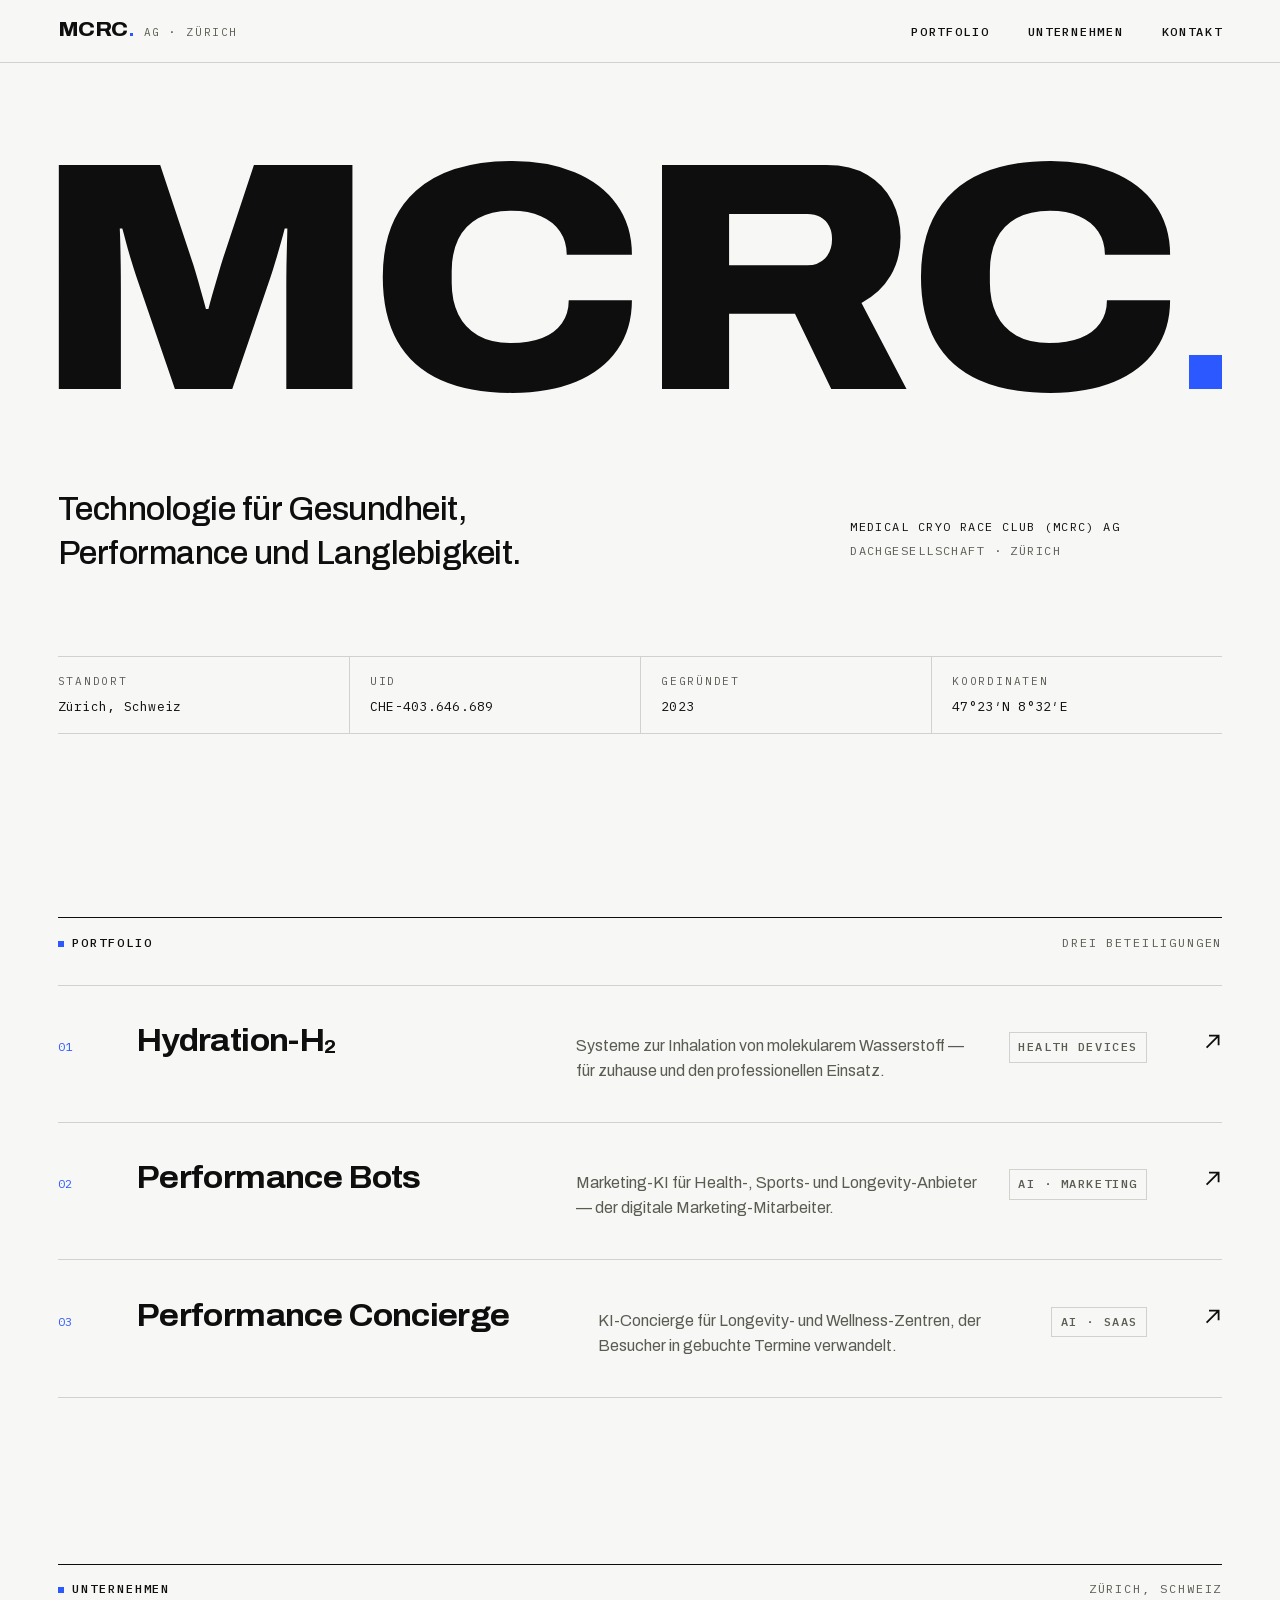
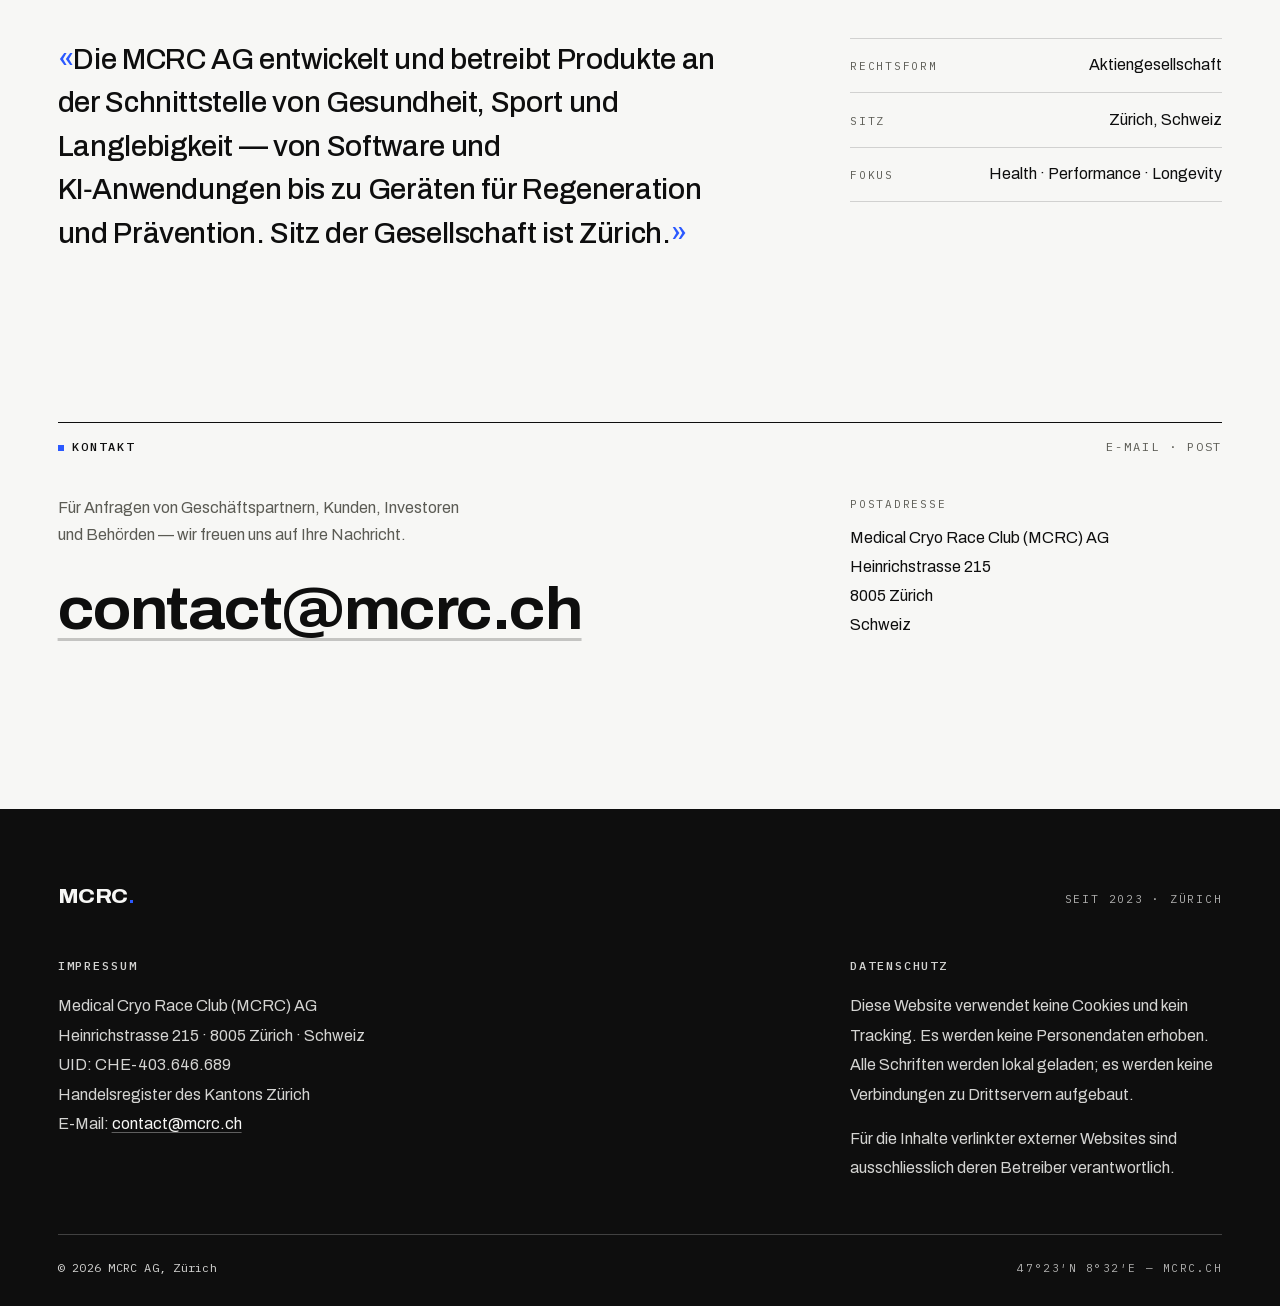
==== index.html @ 416ddca2 "Corporate-Website der MCRC AG — minimalistischer One-Pager Swiss International Typographic Style: mo" ====
<!DOCTYPE html>
<html lang="de-CH">
<head>
  <meta charset="utf-8">
  <meta name="viewport" content="width=device-width, initial-scale=1">
  <meta name="color-scheme" content="light">
  <meta name="theme-color" content="#F7F7F5">

  <title>MCRC AG — Zürich</title>
  <meta name="description" content="Die MCRC AG mit Sitz in Zürich entwickelt und betreibt Produkte an der Schnittstelle von Gesundheit, Sport und Langlebigkeit — Hydration-H2, Performance Bots und Performance Concierge.">
  <link rel="canonical" href="https://mcrc.ch/">

  <meta property="og:type" content="website">
  <meta property="og:site_name" content="MCRC AG">
  <meta property="og:title" content="MCRC AG — Zürich">
  <meta property="og:description" content="Technologie für Gesundheit, Performance und Langlebigkeit. Die MCRC AG ist die Dachgesellschaft hinter Hydration-H2, Performance Bots und Performance Concierge.">
  <meta property="og:url" content="https://mcrc.ch/">
  <meta property="og:locale" content="de_CH">

  <link rel="icon" type="image/svg+xml" href="data:image/svg+xml,%3Csvg xmlns='http://www.w3.org/2000/svg' viewBox='0 0 64 64'%3E%3Crect width='64' height='64' fill='%230E0E0E'/%3E%3Cpolygon points='8,48 8,16 17,16 28,33 39,16 48,16 48,48 40,48 40,29 31,43 25,43 16,29 16,48' fill='%23F7F7F5'/%3E%3Crect x='52' y='48' width='8' height='8' fill='%232B59FF'/%3E%3C/svg%3E">

  <link rel="preload" href="assets/fonts/archivo-var-latin.woff2" as="font" type="font/woff2" crossorigin>
  <link rel="preload" href="assets/fonts/ibmplexmono-400-latin.woff2" as="font" type="font/woff2" crossorigin>

  <script>
  /* Reveal-Gate + Failsafe im selben Block: wenn dieses Skript läuft, ist die
     Ent-Blendung nach spätestens 2.5s garantiert — Inhalt kann nie unsichtbar bleiben. */
  document.documentElement.classList.add('js');
  setTimeout(function () {
    document.documentElement.classList.add('loaded');
    var els = document.querySelectorAll('[data-animate]');
    for (var i = 0; i < els.length; i++) { els[i].classList.add('in'); }
  }, 2500);
  </script>

  <style>
    /* ================================================================
       MCRC AG — mcrc.ch
       Swiss International Typographic Style · kalt temperiert
       Schriften lokal (assets/fonts), kein CDN, kein Tracking.
       ================================================================ */

    @font-face {
      font-family: "Archivo";
      src: url("assets/fonts/archivo-var-latin.woff2") format("woff2");
      font-weight: 100 900;
      font-stretch: 62% 125%;
      font-style: normal;
      font-display: swap;
    }
    @font-face {
      font-family: "IBM Plex Mono";
      src: url("assets/fonts/ibmplexmono-400-latin.woff2") format("woff2");
      font-weight: 400;
      font-style: normal;
      font-display: swap;
    }
    @font-face {
      font-family: "IBM Plex Mono";
      src: url("assets/fonts/ibmplexmono-500-latin.woff2") format("woff2");
      font-weight: 500;
      font-style: normal;
      font-display: swap;
    }

    :root {
      --paper: #F7F7F5;
      --ink: #0E0E0E;
      --blue: #2B59FF;
      --blue-light: #8AA2FF;
      --wash: rgba(43, 89, 255, 0.055);
      --muted: #5B5B54;
      --hair: rgba(14, 14, 14, 0.16);
      --hair-inv: rgba(247, 247, 245, 0.22);
      --text-inv: rgba(247, 247, 245, 0.85);
      --muted-inv: rgba(247, 247, 245, 0.7);
      --label-inv: rgba(247, 247, 245, 0.85);
      --sans: "Archivo", "Helvetica Neue", Helvetica, Arial, sans-serif;
      --mono: "IBM Plex Mono", ui-monospace, "SF Mono", Menlo, monospace;
      --gutter: clamp(1.25rem, 4.5vw, 4rem);
      --grid-gap: 1.5rem;
      --maxw: 1400px;
      --ease: cubic-bezier(0.19, 1, 0.22, 1);

      /* Typografische Leiter — Mono 11/12/13, Sans 16/17 + fluide Display-Stufen */
      --fs-mono-s: 0.6875rem;   /* 11px */
      --fs-mono-m: 0.75rem;     /* 12px */
      --fs-mono-l: 0.8125rem;   /* 13px */
      --fs-body-s: 1rem;        /* 16px */
      --fs-body: 1.0625rem;     /* 17px */
      --fs-title: 1.25rem;      /* 20px */
      color-scheme: light;
    }

    *, *::before, *::after { box-sizing: border-box; }

    html {
      overflow-x: clip;
    }
    @media (prefers-reduced-motion: no-preference) {
      html { scroll-behavior: smooth; }
    }

    body {
      margin: 0;
      background: var(--paper);
      color: var(--ink);
      font-family: var(--sans);
      font-size: var(--fs-body);
      line-height: 1.65;
      font-weight: 400;
      -webkit-font-smoothing: antialiased;
      text-rendering: optimizeLegibility;
      overflow-x: clip;
    }

    ::selection { background: var(--blue); color: #FFFFFF; }

    a:focus-visible {
      outline: 2px solid var(--blue);
      outline-offset: 3px;
      border-radius: 1px;
    }

    .container {
      max-width: var(--maxw);
      margin-inline: auto;
      padding-inline: var(--gutter);
    }

    /* Ein Raster, überall: 12 Spalten, ein Gap — Registerhaltung */
    .grid12 {
      display: grid;
      grid-template-columns: repeat(12, 1fr);
      gap: var(--grid-gap);
    }

    .visually-hidden {
      position: absolute;
      width: 1px; height: 1px;
      margin: -1px; padding: 0;
      overflow: hidden;
      clip: rect(0 0 0 0);
      white-space: nowrap;
      border: 0;
    }

    /* Blaues Quadrat — wiederkehrendes Zeichen */
    .sq {
      display: inline-block;
      width: 0.14em;
      height: 0.14em;
      background: var(--blue);
      margin-left: 0.09em;
    }

    /* ============ Header ============ */

    .site-header {
      position: sticky;
      top: 0;
      z-index: 40;
      background: var(--paper);
      border-bottom: 1px solid var(--hair);
    }
    .site-header .container {
      display: flex;
      align-items: baseline;
      justify-content: space-between;
      gap: 1rem;
      padding-block: 1.05rem;
    }
    .brand {
      display: flex;
      align-items: baseline;
      gap: 0.7rem;
      text-decoration: none;
      color: inherit;
      white-space: nowrap;
    }
    .brand-mark {
      font-weight: 800;
      font-stretch: 112%;
      letter-spacing: -0.02em;
      font-size: 1.25rem;
      line-height: 1;
    }
    .brand-tag {
      font-family: var(--mono);
      font-size: var(--fs-mono-s);
      letter-spacing: 0.14em;
      text-transform: uppercase;
      color: var(--muted);
    }
    .site-nav ul {
      display: flex;
      gap: clamp(1.2rem, 3vw, 2.6rem);
      list-style: none;
      margin: 0;
      padding: 0;
    }
    .site-nav a {
      font-family: var(--mono);
      font-size: var(--fs-mono-m);
      font-weight: 500;
      letter-spacing: 0.14em;
      text-transform: uppercase;
      text-decoration: none;
      color: var(--ink);
      transition: color 0.15s ease;
    }
    .site-nav a:hover { color: var(--blue); }

    /* ============ Hero ============ */

    .hero {
      padding-top: clamp(3.5rem, 9vh, 7rem);
      container-type: inline-size;
    }

    .wordmark {
      margin: 0;
      /* Optischer Ausgleich: linke Vorbreite des Archivo-«M» (~0.0746em) */
      margin-left: -0.0746em;
      font-size: clamp(4.4rem, 21.5vw, 21rem);
      line-height: 0.84;
      font-weight: 830;
      font-stretch: 114%;
      letter-spacing: -0.035em;
      white-space: nowrap;
      overflow: hidden;
      display: block;
    }
    /* Deterministisch auf Satzbreite: Schriftgrad aus der Containerbreite.
       Kalibriert: Tinte «MCRC» + Quadrat = 3.5732em → 100cqw/3.5732 = 27.98cqw. */
    @supports (font-size: 1cqw) {
      .wordmark { font-size: 27.98cqw; }
    }
    .wordmark .wl { display: inline-block; }
    .wm-sq {
      width: 0.105em;
      height: 0.105em;
      background: var(--blue);
      margin-left: 0.045em;
    }

    .hero-cols {
      align-items: end;
      margin-top: clamp(2.4rem, 5.5vw, 4.5rem);
    }
    .hero-sub {
      grid-column: 1 / 8;
      margin: 0;
      font-size: clamp(1.25rem, 2.6vw, 2.375rem);
      line-height: 1.32;
      font-weight: 500;
      letter-spacing: -0.015em;
      max-width: 24ch;
      text-wrap: balance;
    }
    .hero-legal {
      grid-column: 9 / 13;
      font-family: var(--mono);
      font-size: var(--fs-mono-m);
      letter-spacing: 0.12em;
      text-transform: uppercase;
      line-height: 2.05;
    }
    .hero-legal .l2 { color: var(--muted); }

    .hero-meta {
      margin-top: clamp(2.8rem, 6.5vw, 5rem);
      border-top: 1px solid var(--hair);
      border-bottom: 1px solid var(--hair);
      display: grid;
      grid-template-columns: repeat(4, 1fr);
    }
    .hero-meta > div {
      padding: 0.95rem 1.25rem 1rem 0;
    }
    .hero-meta > div + div {
      border-left: 1px solid var(--hair);
      padding-left: 1.25rem;
    }
    .meta-label {
      display: block;
      font-family: var(--mono);
      font-size: var(--fs-mono-s);
      letter-spacing: 0.16em;
      text-transform: uppercase;
      color: var(--muted);
      margin-bottom: 0.35rem;
    }
    .meta-value {
      margin: 0;
      font-family: var(--mono);
      font-size: var(--fs-mono-l);
      letter-spacing: 0.02em;
      white-space: nowrap;
    }

    /* ============ Sektionen, Kicker ============ */

    .section {
      margin-top: clamp(5.5rem, 13vw, 10.5rem);
      scroll-margin-top: 5.2rem;
    }
    .kicker {
      border-top: 1px solid var(--ink);
      padding-top: 0.9rem;
      display: flex;
      justify-content: space-between;
      align-items: baseline;
      gap: 1rem;
    }
    .kicker h2 {
      margin: 0;
      font-family: var(--mono);
      font-size: var(--fs-mono-m);
      font-weight: 500;
      letter-spacing: 0.16em;
      text-transform: uppercase;
    }
    .kicker h2::before {
      content: "";
      display: inline-block;
      width: 0.52em;
      height: 0.52em;
      background: var(--blue);
      margin-right: 0.7em;
    }
    .kicker-note {
      font-family: var(--mono);
      font-size: var(--fs-mono-m);
      letter-spacing: 0.16em;
      text-transform: uppercase;
      color: var(--muted);
      text-align: right;
    }

    /* ============ Portfolio-Index ============ */

    .index {
      list-style: none;
      margin: 2rem 0 0;
      padding: 0;
      border-top: 1px solid var(--hair);
      border-bottom: 1px solid var(--hair);
    }
    .index li + li { border-top: 1px solid var(--hair); }

    .row {
      display: grid;
      grid-template-columns: 3.4rem minmax(0, 1.02fr) minmax(0, 1fr) auto 3.2rem;
      grid-template-areas: "no name desc tag arrow";
      gap: var(--grid-gap);
      align-items: baseline;
      padding-block: clamp(1.6rem, 3.2vw, 2.4rem);
      /* Luft für Fokusring und Hover-Fläche, ohne das Raster zu verschieben */
      padding-inline: 1rem;
      margin-inline: -1rem;
      text-decoration: none;
      color: inherit;
      transition: background-color 0.16s ease;
    }
    .row-no {
      grid-area: no;
      font-family: var(--mono);
      font-size: var(--fs-mono-m);
      color: var(--blue);
      letter-spacing: 0.06em;
    }
    .row-name {
      grid-area: name;
      margin: 0;
      font-size: clamp(1.5rem, 2.5vw, 2.375rem);
      font-weight: 700;
      font-stretch: 106%;
      letter-spacing: -0.02em;
      line-height: 1.04;
      transition: color 0.16s ease;
    }
    .row-name sub {
      font-size: 0.6em;
      line-height: 0;
      vertical-align: baseline;
      position: relative;
      bottom: -0.09em;
      letter-spacing: 0;
    }
    .row-desc {
      grid-area: desc;
      font-size: var(--fs-body-s);
      line-height: 1.55;
      color: var(--muted);
      max-width: 46ch;
    }
    .row-tag {
      grid-area: tag;
      justify-self: end;
      font-family: var(--mono);
      font-size: var(--fs-mono-m);
      font-weight: 500;
      letter-spacing: 0.13em;
      text-transform: uppercase;
      border: 1px solid var(--hair);
      padding: 0.35em 0.7em 0.4em;
      white-space: nowrap;
      color: var(--muted);
      transition: border-color 0.16s ease, color 0.16s ease;
    }
    .row-arrow {
      grid-area: arrow;
      justify-self: end;
      align-self: baseline;
      color: var(--ink);
      transition: transform 0.16s ease, color 0.16s ease;
    }
    .row-arrow svg { display: block; width: clamp(1rem, 1.5vw, 1.3rem); height: auto; }

    .row:hover, .row:focus-visible { background: var(--wash); }
    .row:hover .row-name, .row:focus-visible .row-name { color: var(--blue); }
    .row:hover .row-arrow, .row:focus-visible .row-arrow { transform: translate(4px, -4px); color: var(--blue); }
    .row:hover .row-tag, .row:focus-visible .row-tag { border-color: rgba(43, 89, 255, 0.55); color: var(--blue); }
    .row:focus-visible { outline: 2px solid var(--blue); outline-offset: -2px; }

    /* ============ Unternehmen ============ */

    .about-grid {
      margin-top: 2.4rem;
      align-items: start;
    }
    .statement {
      grid-column: 1 / 8;
      margin: 0;
      font-size: clamp(1.25rem, 2.35vw, 1.8125rem);
      line-height: 1.5;
      font-weight: 500;
      letter-spacing: -0.012em;
    }
    .statement .q { color: var(--blue); }
    .facts {
      grid-column: 9 / 13;
      margin: 0;
    }
    .facts > div {
      display: flex;
      justify-content: space-between;
      align-items: baseline;
      gap: 1rem;
      padding-block: 0.85rem;
      border-bottom: 1px solid var(--hair);
    }
    .facts > div:first-child { border-top: 1px solid var(--hair); }
    .facts dt {
      font-family: var(--mono);
      font-size: var(--fs-mono-s);
      letter-spacing: 0.16em;
      text-transform: uppercase;
      color: var(--muted);
    }
    .facts dd {
      margin: 0;
      font-size: var(--fs-body-s);
      text-align: right;
      max-width: 65%;
    }

    /* ============ Kontakt ============ */

    .contact-grid {
      margin-top: 2.4rem;
      align-items: start;
    }
    .contact-main { grid-column: 1 / 8; }
    .contact-lead {
      margin: 0 0 1.8rem;
      color: var(--muted);
      font-size: var(--fs-body-s);
      max-width: 46ch;
    }
    .email {
      display: inline-block;
      font-size: clamp(1.75rem, 4.6vw, 3.6875rem);
      font-weight: 700;
      font-stretch: 108%;
      letter-spacing: -0.025em;
      line-height: 1.12;
      color: var(--ink);
      text-decoration: underline;
      text-decoration-thickness: 0.045em;
      text-underline-offset: 0.16em;
      text-decoration-color: rgba(14, 14, 14, 0.22);
      overflow-wrap: anywhere;
      transition: color 0.16s ease, text-decoration-color 0.16s ease;
    }
    .email:hover {
      color: var(--blue);
      text-decoration-color: var(--blue);
    }
    .contact-side { grid-column: 9 / 13; }
    .side-label {
      display: block;
      font-family: var(--mono);
      font-size: var(--fs-mono-s);
      letter-spacing: 0.16em;
      text-transform: uppercase;
      color: var(--muted);
      margin-bottom: 0.7rem;
    }
    .contact-side address {
      font-style: normal;
      font-size: var(--fs-body-s);
      line-height: 1.8;
    }

    /* ============ Footer / Impressum ============ */

    .site-footer {
      margin-top: clamp(5.5rem, 13vw, 10.5rem);
      background: var(--ink);
      color: var(--text-inv);
    }
    .site-footer .container {
      padding-block: clamp(3rem, 7vw, 4.8rem) 1.8rem;
    }
    .foot-top {
      display: flex;
      justify-content: space-between;
      align-items: baseline;
      gap: 1rem;
      flex-wrap: wrap;
    }
    .foot-brand {
      font-weight: 800;
      font-stretch: 112%;
      letter-spacing: -0.02em;
      font-size: var(--fs-title);
      line-height: 1;
      color: var(--paper);
    }
    .foot-note {
      font-family: var(--mono);
      font-size: var(--fs-mono-s);
      letter-spacing: 0.16em;
      text-transform: uppercase;
      color: var(--muted-inv);
    }
    .foot-cols {
      margin-top: 3rem;
    }
    .foot-imp { grid-column: 1 / 7; }
    .foot-ds { grid-column: 9 / 13; }
    .foot-cols h3 {
      margin: 0 0 0.95rem;
      font-family: var(--mono);
      font-size: var(--fs-mono-m);
      font-weight: 500;
      letter-spacing: 0.16em;
      text-transform: uppercase;
      color: var(--label-inv);
    }
    .foot-cols p {
      margin: 0;
      font-size: var(--fs-body-s);
      line-height: 1.85;
    }
    .foot-cols p + p { margin-top: 0.9rem; }
    .site-footer a {
      color: var(--paper);
      text-decoration: underline;
      text-underline-offset: 3px;
      text-decoration-color: rgba(247, 247, 245, 0.35);
      transition: color 0.15s ease, text-decoration-color 0.15s ease;
    }
    .site-footer a:hover {
      color: var(--blue-light);
      text-decoration-color: var(--blue-light);
    }
    .site-footer a:focus-visible { outline-color: var(--blue-light); }
    .foot-bottom {
      margin-top: 3.2rem;
      border-top: 1px solid var(--hair-inv);
      padding-top: 1.4rem;
      display: flex;
      justify-content: space-between;
      align-items: baseline;
      gap: 1rem;
      flex-wrap: wrap;
    }
    .foot-copy {
      font-family: var(--mono);
      font-size: var(--fs-mono-m);
      letter-spacing: 0.02em;
      color: var(--text-inv);
    }
    .foot-coords {
      font-family: var(--mono);
      font-size: var(--fs-mono-s);
      letter-spacing: 0.14em;
      text-transform: uppercase;
      color: var(--muted-inv);
    }

    /* ============ Animationen ============ */

    html.js [data-animate] {
      opacity: 0;
      transform: translateY(18px);
      transition: opacity 0.7s var(--ease), transform 0.7s var(--ease);
      transition-delay: var(--d, 0ms);
    }
    html.js [data-animate].in {
      opacity: 1;
      transform: none;
    }
    html.js .wordmark .wl {
      transform: translateY(130%);
      transition: transform 0.95s var(--ease);
      transition-delay: calc(90ms + var(--i, 0) * 60ms);
    }
    html.js .wordmark .wm-sq {
      transform: scale(0);
      transform-origin: 50% 100%;
      transition: transform 0.5s var(--ease);
      transition-delay: calc(140ms + var(--i, 0) * 60ms);
    }
    html.js.loaded .wordmark .wl { transform: none; }

    @media (prefers-reduced-motion: reduce) {
      html.js [data-animate] {
        opacity: 1;
        transform: none;
        transition: none;
      }
      html.js .wordmark .wl {
        transform: none;
        transition: none;
      }
    }

    /* ============ Responsive ============ */

    @media (max-width: 960px) {
      .hero-cols { grid-template-columns: 1fr; gap: 2rem; }
      .about-grid, .contact-grid, .foot-cols { grid-template-columns: 1fr; }
      .hero-sub, .hero-legal, .statement, .facts,
      .contact-main, .contact-side, .foot-imp, .foot-ds { grid-column: auto; }
      .facts { margin-top: 1.4rem; }
      .contact-side { margin-top: 0.6rem; }
      .foot-cols { gap: 2.4rem; }
    }

    @media (max-width: 880px) {
      .row {
        grid-template-columns: auto 1fr auto;
        grid-template-areas:
          "no tag arrow"
          "name name name"
          "desc desc desc";
        gap: 0.95rem 1rem;
        align-items: center;
      }
      .row-name { font-size: clamp(1.5rem, 6vw, 2.375rem); }
      .row-desc { max-width: none; }
      .row-tag { justify-self: end; }
      .row-arrow { align-self: center; }
    }

    @media (max-width: 720px) {
      .hero-meta { grid-template-columns: 1fr 1fr; }
      .hero-meta > div { padding: 0.85rem 1rem 0.9rem 0; }
      .hero-meta > div + div { border-left: 0; padding-left: 0; }
      .hero-meta > div:nth-child(even) { border-left: 1px solid var(--hair); padding-left: 1rem; }
      .hero-meta > div:nth-child(n+3) { border-top: 1px solid var(--hair); }
      .meta-value { font-size: var(--fs-mono-m); }
    }

    @media (max-width: 560px) {
      .nav-mid { display: none; }
      .brand-tag .hide-xs { display: none; }
    }
  </style>
</head>

<body>

  <header class="site-header">
    <div class="container">
      <a class="brand" href="#top" aria-label="MCRC AG — zum Seitenanfang">
        <span class="brand-mark">MCRC<span class="sq" aria-hidden="true"></span></span>
        <span class="brand-tag">AG<span class="hide-xs"> · Zürich</span></span>
      </a>
      <nav class="site-nav" aria-label="Hauptnavigation">
        <ul>
          <li><a href="#portfolio">Portfolio</a></li>
          <li class="nav-mid"><a href="#unternehmen">Unternehmen</a></li>
          <li><a href="#kontakt">Kontakt</a></li>
        </ul>
      </nav>
    </div>
  </header>

  <main id="top">

    <!-- ============ Hero ============ -->
    <section class="hero container" aria-label="MCRC AG">
      <h1 class="wordmark" aria-label="MCRC AG">
        <span class="wl" style="--i:0" aria-hidden="true">M</span><span class="wl" style="--i:1" aria-hidden="true">C</span><span class="wl" style="--i:2" aria-hidden="true">R</span><span class="wl" style="--i:3" aria-hidden="true">C</span><span class="wl wm-sq" style="--i:4" aria-hidden="true"></span>
      </h1>

      <div class="hero-cols grid12">
        <p class="hero-sub" data-animate style="--d:340ms">Technologie für Gesundheit, Performance und Langlebigkeit.</p>
        <p class="hero-legal" data-animate style="--d:430ms">
          <span class="l1">Medical Cryo Race Club (MCRC) AG</span><br>
          <span class="l2">Dachgesellschaft · Zürich</span>
        </p>
      </div>

      <dl class="hero-meta" data-animate style="--d:520ms">
        <div>
          <dt class="meta-label">Standort</dt>
          <dd class="meta-value">Zürich, Schweiz</dd>
        </div>
        <div>
          <dt class="meta-label">UID</dt>
          <dd class="meta-value">CHE-403.646.689</dd>
        </div>
        <div>
          <dt class="meta-label">Gegründet</dt>
          <dd class="meta-value">2023</dd>
        </div>
        <div>
          <dt class="meta-label">Koordinaten</dt>
          <dd class="meta-value">47°23′N 8°32′E</dd>
        </div>
      </dl>
    </section>

    <!-- ============ Portfolio ============ -->
    <section class="section container" id="portfolio">
      <div class="kicker" data-animate>
        <h2>Portfolio</h2>
        <span class="kicker-note">Drei Beteiligungen</span>
      </div>

      <ul class="index">
        <li data-animate style="--d:80ms">
          <a class="row" href="https://hydration-h2.com/de/" target="_blank" rel="noopener">
            <span class="row-no" aria-hidden="true">01</span>
            <h3 class="row-name">Hydration-H<sub>2</sub></h3>
            <span class="row-desc">Systeme zur Inhalation von molekularem Wasserstoff — für zuhause und den professionellen Einsatz.</span>
            <span class="row-tag">Health Devices</span>
            <span class="row-arrow" aria-hidden="true">
              <svg viewBox="0 0 16 16" fill="none" xmlns="http://www.w3.org/2000/svg"><path d="M3 13 13 3M5 3h8v8" stroke="currentColor" stroke-width="1.5"/></svg>
            </span>
            <span class="visually-hidden">— externer Link, öffnet in neuem Tab</span>
          </a>
        </li>
        <li data-animate style="--d:160ms">
          <a class="row" href="https://performance-bots.com/de" target="_blank" rel="noopener">
            <span class="row-no" aria-hidden="true">02</span>
            <h3 class="row-name">Performance Bots</h3>
            <span class="row-desc">Marketing-KI für Health-, Sports- und Longevity-Anbieter — der digitale Marketing-Mitarbeiter.</span>
            <span class="row-tag">AI · Marketing</span>
            <span class="row-arrow" aria-hidden="true">
              <svg viewBox="0 0 16 16" fill="none" xmlns="http://www.w3.org/2000/svg"><path d="M3 13 13 3M5 3h8v8" stroke="currentColor" stroke-width="1.5"/></svg>
            </span>
            <span class="visually-hidden">— externer Link, öffnet in neuem Tab</span>
          </a>
        </li>
        <li data-animate style="--d:240ms">
          <a class="row" href="https://www.performance-concierge.com" target="_blank" rel="noopener">
            <span class="row-no" aria-hidden="true">03</span>
            <h3 class="row-name">Performance Concierge</h3>
            <span class="row-desc">KI-Concierge für Longevity- und Wellness-Zentren, der Besucher in gebuchte Termine verwandelt.</span>
            <span class="row-tag">AI · SaaS</span>
            <span class="row-arrow" aria-hidden="true">
              <svg viewBox="0 0 16 16" fill="none" xmlns="http://www.w3.org/2000/svg"><path d="M3 13 13 3M5 3h8v8" stroke="currentColor" stroke-width="1.5"/></svg>
            </span>
            <span class="visually-hidden">— externer Link, öffnet in neuem Tab</span>
          </a>
        </li>
      </ul>
    </section>

    <!-- ============ Unternehmen ============ -->
    <section class="section container" id="unternehmen">
      <div class="kicker" data-animate>
        <h2>Unternehmen</h2>
        <span class="kicker-note">Zürich, Schweiz</span>
      </div>

      <div class="about-grid grid12">
        <p class="statement" data-animate style="--d:100ms"><span class="q">«</span>Die MCRC AG entwickelt und betreibt Produkte an der Schnittstelle von Gesundheit, Sport und Langlebigkeit — von Software und KI&#8209;Anwendungen bis zu Geräten für Regeneration und Prävention. Sitz der Gesellschaft ist Zürich.<span class="q">»</span></p>

        <dl class="facts" data-animate style="--d:200ms">
          <div>
            <dt>Rechtsform</dt>
            <dd>Aktiengesellschaft</dd>
          </div>
          <div>
            <dt>Sitz</dt>
            <dd>Zürich, Schweiz</dd>
          </div>
          <div>
            <dt>Fokus</dt>
            <dd>Health · Performance · Longevity</dd>
          </div>
        </dl>
      </div>
    </section>

    <!-- ============ Kontakt ============ -->
    <section class="section container" id="kontakt">
      <div class="kicker" data-animate>
        <h2>Kontakt</h2>
        <span class="kicker-note">E-Mail · Post</span>
      </div>

      <div class="contact-grid grid12">
        <div class="contact-main" data-animate style="--d:100ms">
          <p class="contact-lead">Für Anfragen von Geschäftspartnern, Kunden, Investoren und Behörden — wir freuen uns auf Ihre Nachricht.</p>
          <a class="email" href="mailto:contact@mcrc.ch">contact@mcrc.ch</a>
        </div>
        <div class="contact-side" data-animate style="--d:200ms">
          <span class="side-label">Postadresse</span>
          <address>
            Medical Cryo Race Club (MCRC) AG<br>
            Heinrichstrasse 215<br>
            8005 Zürich<br>
            Schweiz
          </address>
        </div>
      </div>
    </section>

  </main>

  <!-- ============ Footer / Impressum ============ -->
  <footer class="site-footer" id="impressum">
    <div class="container">
      <div class="foot-top">
        <span class="foot-brand">MCRC<span class="sq" aria-hidden="true"></span></span>
        <span class="foot-note">Seit 2023 · Zürich</span>
      </div>

      <div class="foot-cols grid12">
        <div class="foot-imp">
          <h3>Impressum</h3>
          <p>
            Medical Cryo Race Club (MCRC) AG<br>
            Heinrichstrasse 215 · 8005 Zürich · Schweiz<br>
            UID: CHE-403.646.689<br>
            Handelsregister des Kantons Zürich<br>
            E-Mail: <a href="mailto:contact@mcrc.ch">contact@mcrc.ch</a>
          </p>
        </div>
        <div class="foot-ds">
          <h3>Datenschutz</h3>
          <p>Diese Website verwendet keine Cookies und kein Tracking. Es werden keine Personendaten erhoben. Alle Schriften werden lokal geladen; es werden keine Verbindungen zu Drittservern aufgebaut.</p>
          <p>Für die Inhalte verlinkter externer Websites sind ausschliesslich deren Betreiber verantwortlich.</p>
        </div>
      </div>

      <div class="foot-bottom">
        <span class="foot-copy">© <span id="year">2026</span> MCRC AG, Zürich</span>
        <span class="foot-coords">47°23′N 8°32′E — mcrc.ch</span>
      </div>
    </div>
  </footer>

  <script type="application/ld+json">
  {
    "@context": "https://schema.org",
    "@type": "Organization",
    "name": "MCRC AG",
    "legalName": "Medical Cryo Race Club (MCRC) AG",
    "url": "https://mcrc.ch/",
    "email": "contact@mcrc.ch",
    "foundingDate": "2023",
    "address": {
      "@type": "PostalAddress",
      "streetAddress": "Heinrichstrasse 215",
      "postalCode": "8005",
      "addressLocality": "Zürich",
      "addressCountry": "CH"
    },
    "identifier": {
      "@type": "PropertyValue",
      "propertyID": "UID",
      "value": "CHE-403.646.689"
    }
  }
  </script>

  <script>
  (function () {
    try {
      var reduce = window.matchMedia("(prefers-reduced-motion: reduce)").matches;
      var els = [].slice.call(document.querySelectorAll("[data-animate]"));

      function start() { document.documentElement.classList.add("loaded"); }

      if (document.fonts && document.fonts.ready) {
        Promise.race([
          document.fonts.ready,
          new Promise(function (r) { setTimeout(r, 600); })
        ]).then(function () { requestAnimationFrame(start); }, start);
      } else {
        requestAnimationFrame(start);
      }

      if (reduce) {
        els.forEach(function (el) { el.classList.add("in"); });
      } else {
        var pending = els.slice();
        var ticking = false;

        var sweep = function () {
          ticking = false;
          var limit = window.innerHeight * 0.94;
          pending = pending.filter(function (el) {
            var r = el.getBoundingClientRect();
            if (r.top < limit || r.bottom < 0) {
              el.classList.add("in");
              return false;
            }
            return true;
          });
          if (!pending.length) {
            window.removeEventListener("scroll", onScroll);
            window.removeEventListener("resize", onScroll);
          }
        };
        var onScroll = function () {
          if (!ticking) { ticking = true; requestAnimationFrame(sweep); }
        };

        window.addEventListener("scroll", onScroll, { passive: true });
        window.addEventListener("resize", onScroll);
        sweep();
      }

      var y = document.getElementById("year");
      if (y) { y.textContent = String(new Date().getFullYear()); }
    } catch (err) {
      /* Harter Rückfall: Gate entfernen — Seite statisch, aber vollständig sichtbar. */
      document.documentElement.classList.remove("js");
    }
  })();
  </script>

</body>
</html>
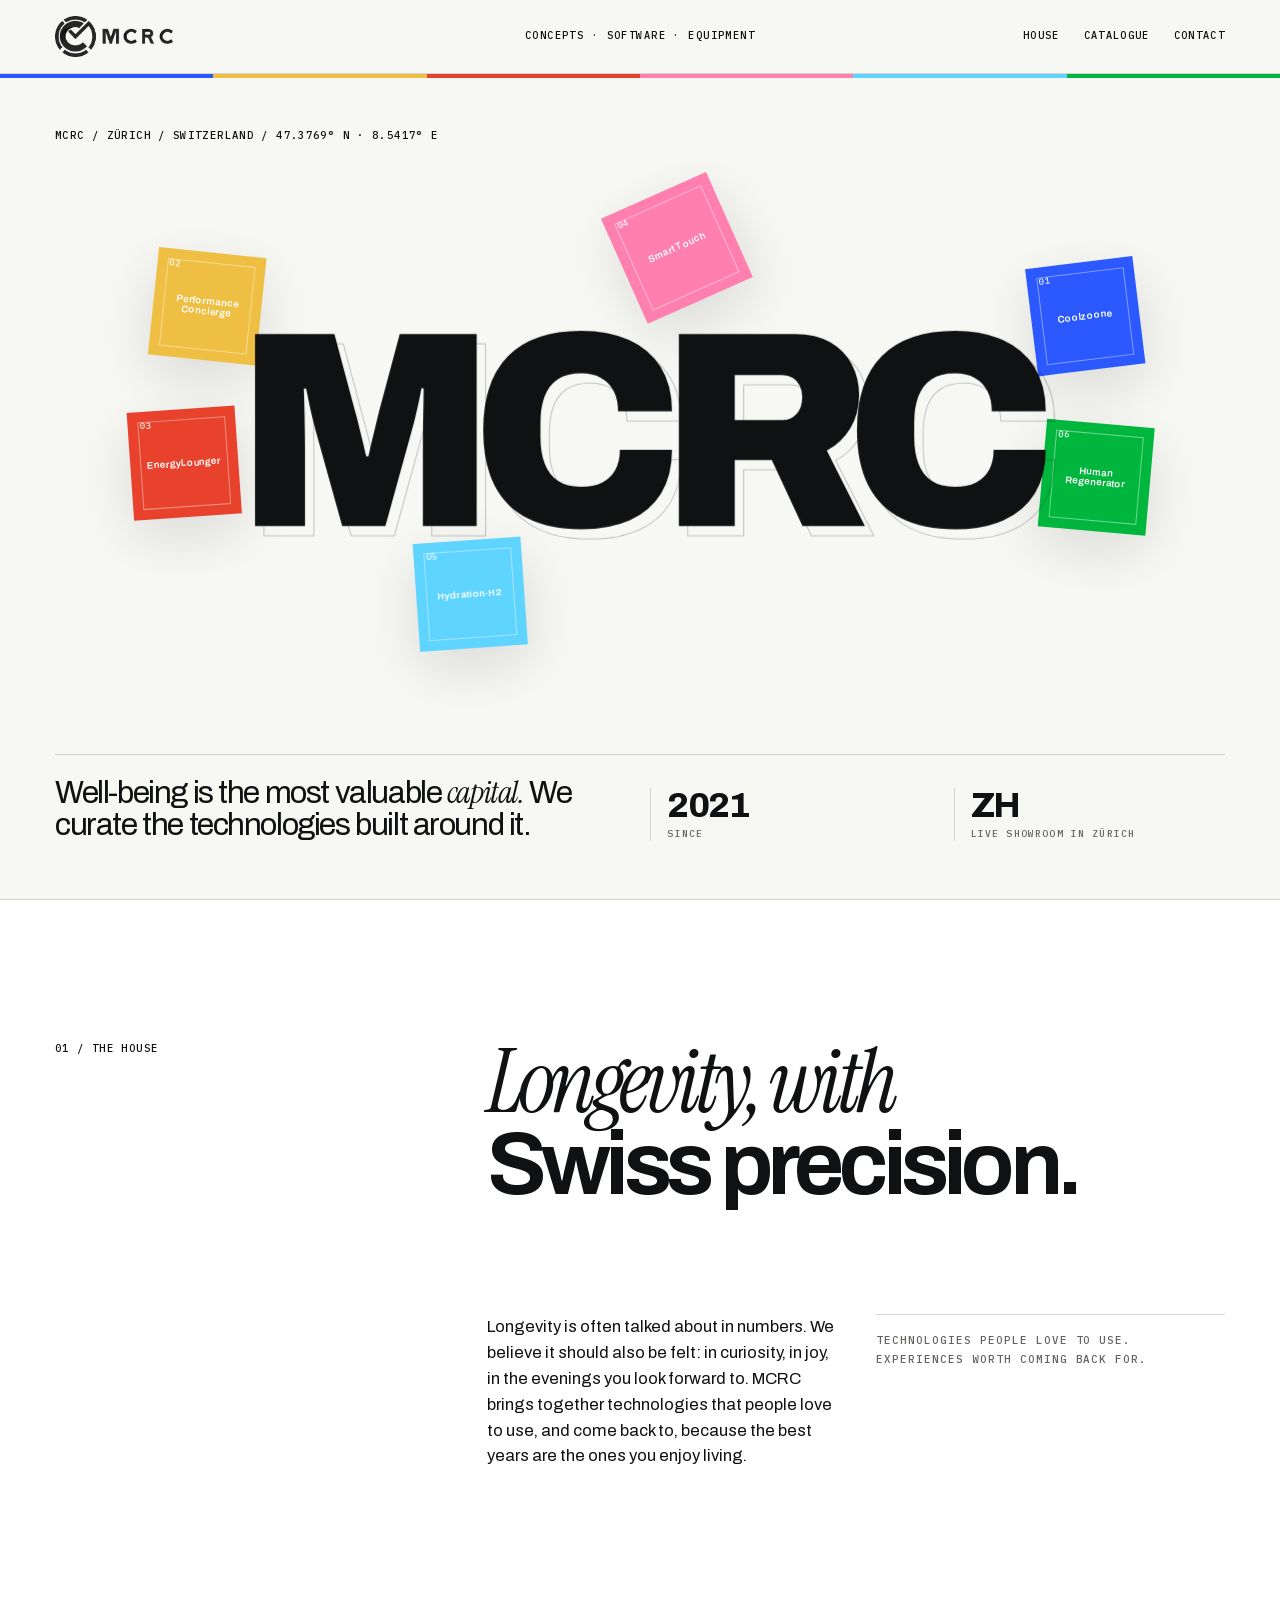
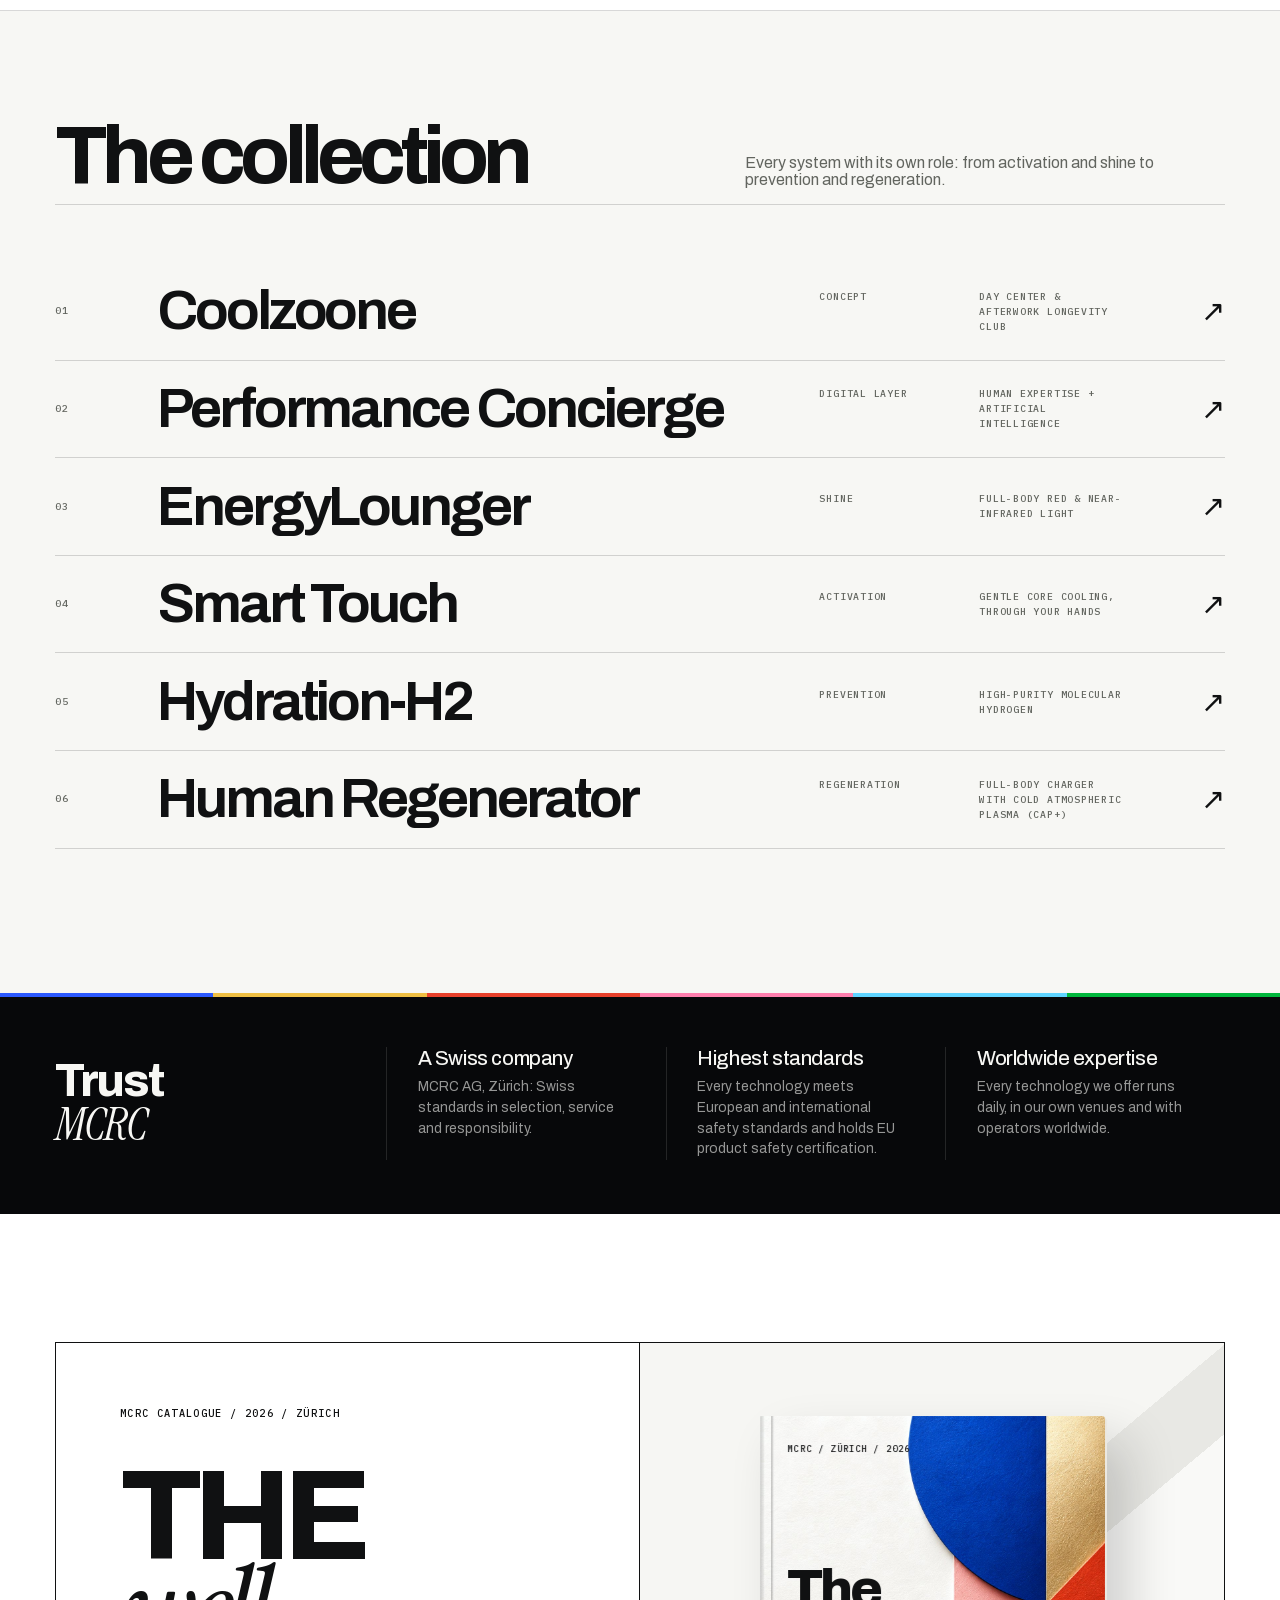
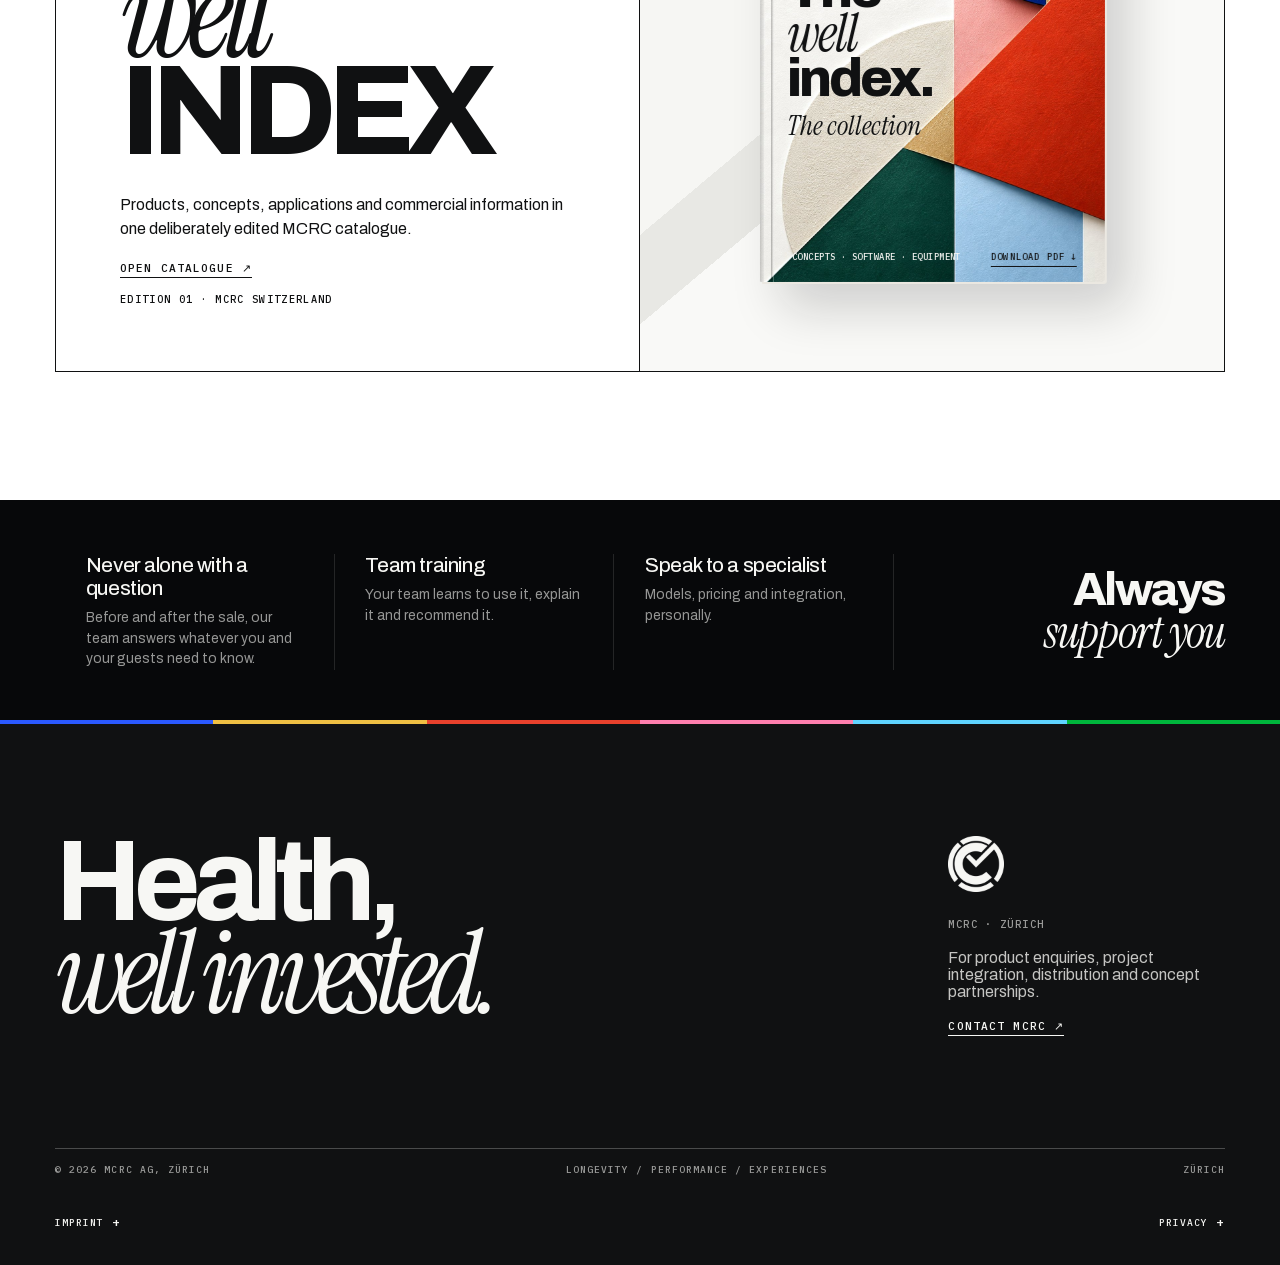
==== commit 2dd99099: "Neue Website des Kunden: 8 Seiten, Katalog, 6 Produktlinien (Original-Lieferung) Ersetzt den bisheri" ====
--- a/index.html
+++ b/index.html
@@ -1,955 +1,359 @@
-<!DOCTYPE html>
-<html lang="de-CH">
+<!doctype html>
+<html lang="en">
 <head>
-  <meta charset="utf-8">
-  <meta name="viewport" content="width=device-width, initial-scale=1">
-  <meta name="color-scheme" content="light">
-  <meta name="theme-color" content="#F7F7F5">
-
-  <title>MCRC AG — Zürich</title>
-  <meta name="description" content="Die MCRC AG mit Sitz in Zürich entwickelt und betreibt Produkte an der Schnittstelle von Gesundheit, Sport und Langlebigkeit — Hydration-H2, Performance Bots und Performance Concierge.">
-  <link rel="canonical" href="https://mcrc.ch/">
-
-  <meta property="og:type" content="website">
-  <meta property="og:site_name" content="MCRC AG">
-  <meta property="og:title" content="MCRC AG — Zürich">
-  <meta property="og:description" content="Technologie für Gesundheit, Performance und Langlebigkeit. Die MCRC AG ist die Dachgesellschaft hinter Hydration-H2, Performance Bots und Performance Concierge.">
-  <meta property="og:url" content="https://mcrc.ch/">
-  <meta property="og:locale" content="de_CH">
-
-  <link rel="icon" type="image/svg+xml" href="data:image/svg+xml,%3Csvg xmlns='http://www.w3.org/2000/svg' viewBox='0 0 64 64'%3E%3Crect width='64' height='64' fill='%230E0E0E'/%3E%3Cpolygon points='8,48 8,16 17,16 28,33 39,16 48,16 48,48 40,48 40,29 31,43 25,43 16,29 16,48' fill='%23F7F7F5'/%3E%3Crect x='52' y='48' width='8' height='8' fill='%232B59FF'/%3E%3C/svg%3E">
-
-  <link rel="preload" href="assets/fonts/archivo-var-latin.woff2" as="font" type="font/woff2" crossorigin>
-  <link rel="preload" href="assets/fonts/ibmplexmono-400-latin.woff2" as="font" type="font/woff2" crossorigin>
-
-  <script>
-  /* Reveal-Gate + Failsafe im selben Block: wenn dieses Skript läuft, ist die
-     Ent-Blendung nach spätestens 2.5s garantiert — Inhalt kann nie unsichtbar bleiben. */
-  document.documentElement.classList.add('js');
-  setTimeout(function () {
-    document.documentElement.classList.add('loaded');
-    var els = document.querySelectorAll('[data-animate]');
-    for (var i = 0; i < els.length; i++) { els[i].classList.add('in'); }
-  }, 2500);
-  </script>
-
-  <style>
-    /* ================================================================
-       MCRC AG — mcrc.ch
-       Swiss International Typographic Style · kalt temperiert
-       Schriften lokal (assets/fonts), kein CDN, kein Tracking.
-       ================================================================ */
-
-    @font-face {
-      font-family: "Archivo";
-      src: url("assets/fonts/archivo-var-latin.woff2") format("woff2");
-      font-weight: 100 900;
-      font-stretch: 62% 125%;
-      font-style: normal;
-      font-display: swap;
-    }
-    @font-face {
-      font-family: "IBM Plex Mono";
-      src: url("assets/fonts/ibmplexmono-400-latin.woff2") format("woff2");
-      font-weight: 400;
-      font-style: normal;
-      font-display: swap;
-    }
-    @font-face {
-      font-family: "IBM Plex Mono";
-      src: url("assets/fonts/ibmplexmono-500-latin.woff2") format("woff2");
-      font-weight: 500;
-      font-style: normal;
-      font-display: swap;
-    }
-
-    :root {
-      --paper: #F7F7F5;
-      --ink: #0E0E0E;
-      --blue: #2B59FF;
-      --blue-light: #8AA2FF;
-      --wash: rgba(43, 89, 255, 0.055);
-      --muted: #5B5B54;
-      --hair: rgba(14, 14, 14, 0.16);
-      --hair-inv: rgba(247, 247, 245, 0.22);
-      --text-inv: rgba(247, 247, 245, 0.85);
-      --muted-inv: rgba(247, 247, 245, 0.7);
-      --label-inv: rgba(247, 247, 245, 0.85);
-      --sans: "Archivo", "Helvetica Neue", Helvetica, Arial, sans-serif;
-      --mono: "IBM Plex Mono", ui-monospace, "SF Mono", Menlo, monospace;
-      --gutter: clamp(1.25rem, 4.5vw, 4rem);
-      --grid-gap: 1.5rem;
-      --maxw: 1400px;
-      --ease: cubic-bezier(0.19, 1, 0.22, 1);
-
-      /* Typografische Leiter — Mono 11/12/13, Sans 16/17 + fluide Display-Stufen */
-      --fs-mono-s: 0.6875rem;   /* 11px */
-      --fs-mono-m: 0.75rem;     /* 12px */
-      --fs-mono-l: 0.8125rem;   /* 13px */
-      --fs-body-s: 1rem;        /* 16px */
-      --fs-body: 1.0625rem;     /* 17px */
-      --fs-title: 1.25rem;      /* 20px */
-      color-scheme: light;
-    }
-
-    *, *::before, *::after { box-sizing: border-box; }
-
-    html {
-      overflow-x: clip;
-    }
-    @media (prefers-reduced-motion: no-preference) {
-      html { scroll-behavior: smooth; }
-    }
-
-    body {
-      margin: 0;
-      background: var(--paper);
-      color: var(--ink);
-      font-family: var(--sans);
-      font-size: var(--fs-body);
-      line-height: 1.65;
-      font-weight: 400;
-      -webkit-font-smoothing: antialiased;
-      text-rendering: optimizeLegibility;
-      overflow-x: clip;
-    }
-
-    ::selection { background: var(--blue); color: #FFFFFF; }
-
-    a:focus-visible {
-      outline: 2px solid var(--blue);
-      outline-offset: 3px;
-      border-radius: 1px;
-    }
-
-    .container {
-      max-width: var(--maxw);
-      margin-inline: auto;
-      padding-inline: var(--gutter);
-    }
-
-    /* Ein Raster, überall: 12 Spalten, ein Gap — Registerhaltung */
-    .grid12 {
-      display: grid;
-      grid-template-columns: repeat(12, 1fr);
-      gap: var(--grid-gap);
-    }
-
-    .visually-hidden {
-      position: absolute;
-      width: 1px; height: 1px;
-      margin: -1px; padding: 0;
-      overflow: hidden;
-      clip: rect(0 0 0 0);
-      white-space: nowrap;
-      border: 0;
-    }
-
-    /* Blaues Quadrat — wiederkehrendes Zeichen */
-    .sq {
-      display: inline-block;
-      width: 0.14em;
-      height: 0.14em;
-      background: var(--blue);
-      margin-left: 0.09em;
-    }
-
-    /* ============ Header ============ */
-
-    .site-header {
-      position: sticky;
-      top: 0;
-      z-index: 40;
-      background: var(--paper);
-      border-bottom: 1px solid var(--hair);
-    }
-    .site-header .container {
-      display: flex;
-      align-items: baseline;
-      justify-content: space-between;
-      gap: 1rem;
-      padding-block: 1.05rem;
-    }
-    .brand {
-      display: flex;
-      align-items: baseline;
-      gap: 0.7rem;
-      text-decoration: none;
-      color: inherit;
-      white-space: nowrap;
-    }
-    .brand-mark {
-      font-weight: 800;
-      font-stretch: 112%;
-      letter-spacing: -0.02em;
-      font-size: 1.25rem;
-      line-height: 1;
-    }
-    .brand-tag {
-      font-family: var(--mono);
-      font-size: var(--fs-mono-s);
-      letter-spacing: 0.14em;
-      text-transform: uppercase;
-      color: var(--muted);
-    }
-    .site-nav ul {
-      display: flex;
-      gap: clamp(1.2rem, 3vw, 2.6rem);
-      list-style: none;
-      margin: 0;
-      padding: 0;
-    }
-    .site-nav a {
-      font-family: var(--mono);
-      font-size: var(--fs-mono-m);
-      font-weight: 500;
-      letter-spacing: 0.14em;
-      text-transform: uppercase;
-      text-decoration: none;
-      color: var(--ink);
-      transition: color 0.15s ease;
-    }
-    .site-nav a:hover { color: var(--blue); }
-
-    /* ============ Hero ============ */
-
-    .hero {
-      padding-top: clamp(3.5rem, 9vh, 7rem);
-      container-type: inline-size;
-    }
-
-    .wordmark {
-      margin: 0;
-      /* Optischer Ausgleich: linke Vorbreite des Archivo-«M» (~0.0746em) */
-      margin-left: -0.0746em;
-      font-size: clamp(4.4rem, 21.5vw, 21rem);
-      line-height: 0.84;
-      font-weight: 830;
-      font-stretch: 114%;
-      letter-spacing: -0.035em;
-      white-space: nowrap;
-      overflow: hidden;
-      display: block;
-    }
-    /* Deterministisch auf Satzbreite: Schriftgrad aus der Containerbreite.
-       Kalibriert: Tinte «MCRC» + Quadrat = 3.5732em → 100cqw/3.5732 = 27.98cqw. */
-    @supports (font-size: 1cqw) {
-      .wordmark { font-size: 27.98cqw; }
-    }
-    .wordmark .wl { display: inline-block; }
-    .wm-sq {
-      width: 0.105em;
-      height: 0.105em;
-      background: var(--blue);
-      margin-left: 0.045em;
-    }
-
-    .hero-cols {
-      align-items: end;
-      margin-top: clamp(2.4rem, 5.5vw, 4.5rem);
-    }
-    .hero-sub {
-      grid-column: 1 / 8;
-      margin: 0;
-      font-size: clamp(1.25rem, 2.6vw, 2.375rem);
-      line-height: 1.32;
-      font-weight: 500;
-      letter-spacing: -0.015em;
-      max-width: 24ch;
-      text-wrap: balance;
-    }
-    .hero-legal {
-      grid-column: 9 / 13;
-      font-family: var(--mono);
-      font-size: var(--fs-mono-m);
-      letter-spacing: 0.12em;
-      text-transform: uppercase;
-      line-height: 2.05;
-    }
-    .hero-legal .l2 { color: var(--muted); }
-
-    .hero-meta {
-      margin-top: clamp(2.8rem, 6.5vw, 5rem);
-      border-top: 1px solid var(--hair);
-      border-bottom: 1px solid var(--hair);
-      display: grid;
-      grid-template-columns: repeat(4, 1fr);
-    }
-    .hero-meta > div {
-      padding: 0.95rem 1.25rem 1rem 0;
-    }
-    .hero-meta > div + div {
-      border-left: 1px solid var(--hair);
-      padding-left: 1.25rem;
-    }
-    .meta-label {
-      display: block;
-      font-family: var(--mono);
-      font-size: var(--fs-mono-s);
-      letter-spacing: 0.16em;
-      text-transform: uppercase;
-      color: var(--muted);
-      margin-bottom: 0.35rem;
-    }
-    .meta-value {
-      margin: 0;
-      font-family: var(--mono);
-      font-size: var(--fs-mono-l);
-      letter-spacing: 0.02em;
-      white-space: nowrap;
-    }
-
-    /* ============ Sektionen, Kicker ============ */
-
-    .section {
-      margin-top: clamp(5.5rem, 13vw, 10.5rem);
-      scroll-margin-top: 5.2rem;
-    }
-    .kicker {
-      border-top: 1px solid var(--ink);
-      padding-top: 0.9rem;
-      display: flex;
-      justify-content: space-between;
-      align-items: baseline;
-      gap: 1rem;
-    }
-    .kicker h2 {
-      margin: 0;
-      font-family: var(--mono);
-      font-size: var(--fs-mono-m);
-      font-weight: 500;
-      letter-spacing: 0.16em;
-      text-transform: uppercase;
-    }
-    .kicker h2::before {
-      content: "";
-      display: inline-block;
-      width: 0.52em;
-      height: 0.52em;
-      background: var(--blue);
-      margin-right: 0.7em;
-    }
-    .kicker-note {
-      font-family: var(--mono);
-      font-size: var(--fs-mono-m);
-      letter-spacing: 0.16em;
-      text-transform: uppercase;
-      color: var(--muted);
-      text-align: right;
-    }
-
-    /* ============ Portfolio-Index ============ */
-
-    .index {
-      list-style: none;
-      margin: 2rem 0 0;
-      padding: 0;
-      border-top: 1px solid var(--hair);
-      border-bottom: 1px solid var(--hair);
-    }
-    .index li + li { border-top: 1px solid var(--hair); }
-
-    .row {
-      display: grid;
-      grid-template-columns: 3.4rem minmax(0, 1.02fr) minmax(0, 1fr) auto 3.2rem;
-      grid-template-areas: "no name desc tag arrow";
-      gap: var(--grid-gap);
-      align-items: baseline;
-      padding-block: clamp(1.6rem, 3.2vw, 2.4rem);
-      /* Luft für Fokusring und Hover-Fläche, ohne das Raster zu verschieben */
-      padding-inline: 1rem;
-      margin-inline: -1rem;
-      text-decoration: none;
-      color: inherit;
-      transition: background-color 0.16s ease;
-    }
-    .row-no {
-      grid-area: no;
-      font-family: var(--mono);
-      font-size: var(--fs-mono-m);
-      color: var(--blue);
-      letter-spacing: 0.06em;
-    }
-    .row-name {
-      grid-area: name;
-      margin: 0;
-      font-size: clamp(1.5rem, 2.5vw, 2.375rem);
-      font-weight: 700;
-      font-stretch: 106%;
-      letter-spacing: -0.02em;
-      line-height: 1.04;
-      transition: color 0.16s ease;
-    }
-    .row-name sub {
-      font-size: 0.6em;
-      line-height: 0;
-      vertical-align: baseline;
-      position: relative;
-      bottom: -0.09em;
-      letter-spacing: 0;
-    }
-    .row-desc {
-      grid-area: desc;
-      font-size: var(--fs-body-s);
-      line-height: 1.55;
-      color: var(--muted);
-      max-width: 46ch;
-    }
-    .row-tag {
-      grid-area: tag;
-      justify-self: end;
-      font-family: var(--mono);
-      font-size: var(--fs-mono-m);
-      font-weight: 500;
-      letter-spacing: 0.13em;
-      text-transform: uppercase;
-      border: 1px solid var(--hair);
-      padding: 0.35em 0.7em 0.4em;
-      white-space: nowrap;
-      color: var(--muted);
-      transition: border-color 0.16s ease, color 0.16s ease;
-    }
-    .row-arrow {
-      grid-area: arrow;
-      justify-self: end;
-      align-self: baseline;
-      color: var(--ink);
-      transition: transform 0.16s ease, color 0.16s ease;
-    }
-    .row-arrow svg { display: block; width: clamp(1rem, 1.5vw, 1.3rem); height: auto; }
-
-    .row:hover, .row:focus-visible { background: var(--wash); }
-    .row:hover .row-name, .row:focus-visible .row-name { color: var(--blue); }
-    .row:hover .row-arrow, .row:focus-visible .row-arrow { transform: translate(4px, -4px); color: var(--blue); }
-    .row:hover .row-tag, .row:focus-visible .row-tag { border-color: rgba(43, 89, 255, 0.55); color: var(--blue); }
-    .row:focus-visible { outline: 2px solid var(--blue); outline-offset: -2px; }
-
-    /* ============ Unternehmen ============ */
-
-    .about-grid {
-      margin-top: 2.4rem;
-      align-items: start;
-    }
-    .statement {
-      grid-column: 1 / 8;
-      margin: 0;
-      font-size: clamp(1.25rem, 2.35vw, 1.8125rem);
-      line-height: 1.5;
-      font-weight: 500;
-      letter-spacing: -0.012em;
-    }
-    .statement .q { color: var(--blue); }
-    .facts {
-      grid-column: 9 / 13;
-      margin: 0;
-    }
-    .facts > div {
-      display: flex;
-      justify-content: space-between;
-      align-items: baseline;
-      gap: 1rem;
-      padding-block: 0.85rem;
-      border-bottom: 1px solid var(--hair);
-    }
-    .facts > div:first-child { border-top: 1px solid var(--hair); }
-    .facts dt {
-      font-family: var(--mono);
-      font-size: var(--fs-mono-s);
-      letter-spacing: 0.16em;
-      text-transform: uppercase;
-      color: var(--muted);
-    }
-    .facts dd {
-      margin: 0;
-      font-size: var(--fs-body-s);
-      text-align: right;
-      max-width: 65%;
-    }
-
-    /* ============ Kontakt ============ */
-
-    .contact-grid {
-      margin-top: 2.4rem;
-      align-items: start;
-    }
-    .contact-main { grid-column: 1 / 8; }
-    .contact-lead {
-      margin: 0 0 1.8rem;
-      color: var(--muted);
-      font-size: var(--fs-body-s);
-      max-width: 46ch;
-    }
-    .email {
-      display: inline-block;
-      font-size: clamp(1.75rem, 4.6vw, 3.6875rem);
-      font-weight: 700;
-      font-stretch: 108%;
-      letter-spacing: -0.025em;
-      line-height: 1.12;
-      color: var(--ink);
-      text-decoration: underline;
-      text-decoration-thickness: 0.045em;
-      text-underline-offset: 0.16em;
-      text-decoration-color: rgba(14, 14, 14, 0.22);
-      overflow-wrap: anywhere;
-      transition: color 0.16s ease, text-decoration-color 0.16s ease;
-    }
-    .email:hover {
-      color: var(--blue);
-      text-decoration-color: var(--blue);
-    }
-    .contact-side { grid-column: 9 / 13; }
-    .side-label {
-      display: block;
-      font-family: var(--mono);
-      font-size: var(--fs-mono-s);
-      letter-spacing: 0.16em;
-      text-transform: uppercase;
-      color: var(--muted);
-      margin-bottom: 0.7rem;
-    }
-    .contact-side address {
-      font-style: normal;
-      font-size: var(--fs-body-s);
-      line-height: 1.8;
-    }
-
-    /* ============ Footer / Impressum ============ */
-
-    .site-footer {
-      margin-top: clamp(5.5rem, 13vw, 10.5rem);
-      background: var(--ink);
-      color: var(--text-inv);
-    }
-    .site-footer .container {
-      padding-block: clamp(3rem, 7vw, 4.8rem) 1.8rem;
-    }
-    .foot-top {
-      display: flex;
-      justify-content: space-between;
-      align-items: baseline;
-      gap: 1rem;
-      flex-wrap: wrap;
-    }
-    .foot-brand {
-      font-weight: 800;
-      font-stretch: 112%;
-      letter-spacing: -0.02em;
-      font-size: var(--fs-title);
-      line-height: 1;
-      color: var(--paper);
-    }
-    .foot-note {
-      font-family: var(--mono);
-      font-size: var(--fs-mono-s);
-      letter-spacing: 0.16em;
-      text-transform: uppercase;
-      color: var(--muted-inv);
-    }
-    .foot-cols {
-      margin-top: 3rem;
-    }
-    .foot-imp { grid-column: 1 / 7; }
-    .foot-ds { grid-column: 9 / 13; }
-    .foot-cols h3 {
-      margin: 0 0 0.95rem;
-      font-family: var(--mono);
-      font-size: var(--fs-mono-m);
-      font-weight: 500;
-      letter-spacing: 0.16em;
-      text-transform: uppercase;
-      color: var(--label-inv);
-    }
-    .foot-cols p {
-      margin: 0;
-      font-size: var(--fs-body-s);
-      line-height: 1.85;
-    }
-    .foot-cols p + p { margin-top: 0.9rem; }
-    .site-footer a {
-      color: var(--paper);
-      text-decoration: underline;
-      text-underline-offset: 3px;
-      text-decoration-color: rgba(247, 247, 245, 0.35);
-      transition: color 0.15s ease, text-decoration-color 0.15s ease;
-    }
-    .site-footer a:hover {
-      color: var(--blue-light);
-      text-decoration-color: var(--blue-light);
-    }
-    .site-footer a:focus-visible { outline-color: var(--blue-light); }
-    .foot-bottom {
-      margin-top: 3.2rem;
-      border-top: 1px solid var(--hair-inv);
-      padding-top: 1.4rem;
-      display: flex;
-      justify-content: space-between;
-      align-items: baseline;
-      gap: 1rem;
-      flex-wrap: wrap;
-    }
-    .foot-copy {
-      font-family: var(--mono);
-      font-size: var(--fs-mono-m);
-      letter-spacing: 0.02em;
-      color: var(--text-inv);
-    }
-    .foot-coords {
-      font-family: var(--mono);
-      font-size: var(--fs-mono-s);
-      letter-spacing: 0.14em;
-      text-transform: uppercase;
-      color: var(--muted-inv);
-    }
-
-    /* ============ Animationen ============ */
-
-    html.js [data-animate] {
-      opacity: 0;
-      transform: translateY(18px);
-      transition: opacity 0.7s var(--ease), transform 0.7s var(--ease);
-      transition-delay: var(--d, 0ms);
-    }
-    html.js [data-animate].in {
-      opacity: 1;
-      transform: none;
-    }
-    html.js .wordmark .wl {
-      transform: translateY(130%);
-      transition: transform 0.95s var(--ease);
-      transition-delay: calc(90ms + var(--i, 0) * 60ms);
-    }
-    html.js .wordmark .wm-sq {
-      transform: scale(0);
-      transform-origin: 50% 100%;
-      transition: transform 0.5s var(--ease);
-      transition-delay: calc(140ms + var(--i, 0) * 60ms);
-    }
-    html.js.loaded .wordmark .wl { transform: none; }
-
-    @media (prefers-reduced-motion: reduce) {
-      html.js [data-animate] {
-        opacity: 1;
-        transform: none;
-        transition: none;
-      }
-      html.js .wordmark .wl {
-        transform: none;
-        transition: none;
-      }
-    }
-
-    /* ============ Responsive ============ */
-
-    @media (max-width: 960px) {
-      .hero-cols { grid-template-columns: 1fr; gap: 2rem; }
-      .about-grid, .contact-grid, .foot-cols { grid-template-columns: 1fr; }
-      .hero-sub, .hero-legal, .statement, .facts,
-      .contact-main, .contact-side, .foot-imp, .foot-ds { grid-column: auto; }
-      .facts { margin-top: 1.4rem; }
-      .contact-side { margin-top: 0.6rem; }
-      .foot-cols { gap: 2.4rem; }
-    }
-
-    @media (max-width: 880px) {
-      .row {
-        grid-template-columns: auto 1fr auto;
-        grid-template-areas:
-          "no tag arrow"
-          "name name name"
-          "desc desc desc";
-        gap: 0.95rem 1rem;
-        align-items: center;
-      }
-      .row-name { font-size: clamp(1.5rem, 6vw, 2.375rem); }
-      .row-desc { max-width: none; }
-      .row-tag { justify-self: end; }
-      .row-arrow { align-self: center; }
-    }
-
-    @media (max-width: 720px) {
-      .hero-meta { grid-template-columns: 1fr 1fr; }
-      .hero-meta > div { padding: 0.85rem 1rem 0.9rem 0; }
-      .hero-meta > div + div { border-left: 0; padding-left: 0; }
-      .hero-meta > div:nth-child(even) { border-left: 1px solid var(--hair); padding-left: 1rem; }
-      .hero-meta > div:nth-child(n+3) { border-top: 1px solid var(--hair); }
-      .meta-value { font-size: var(--fs-mono-m); }
-    }
-
-    @media (max-width: 560px) {
-      .nav-mid { display: none; }
-      .brand-tag .hide-xs { display: none; }
-    }
-  </style>
-</head>
-
+<meta charset="utf-8" />
+<meta name="viewport" content="width=device-width,initial-scale=1" />
+<title>MCRC Zürich | Longevity Technology &amp; Wellness Concepts</title><meta name="description" content="MCRC AG, Zürich: a curated collection of longevity technologies and concepts, from Coolzoone to Performance Concierge, chosen to be loved and used every day.">
+
+
+
+<style>
+/* latin-ext */
+@font-face {
+  font-family: 'Archivo';
+  font-style: normal;
+  font-weight: 100 900;
+  font-stretch: 75% 125%;
+  font-display: swap;
+  src: url(assets/fonts/archivo-normal-100-900-latin-ext.woff2) format('woff2');
+  unicode-range: U+0100-02BA, U+02BD-02C5, U+02C7-02CC, U+02CE-02D7, U+02DD-02FF, U+0304, U+0308, U+0329, U+1D00-1DBF, U+1E00-1E9F, U+1EF2-1EFF, U+2020, U+20A0-20AB, U+20AD-20C4, U+2113, U+2C60-2C7F, U+A720-A7FF;
+}
+/* latin */
+@font-face {
+  font-family: 'Archivo';
+  font-style: normal;
+  font-weight: 100 900;
+  font-stretch: 75% 125%;
+  font-display: swap;
+  src: url(assets/fonts/archivo-normal-100-900-latin.woff2) format('woff2');
+  unicode-range: U+0000-00FF, U+0131, U+0152-0153, U+02BB-02BC, U+02C6, U+02DA, U+02DC, U+0304, U+0308, U+0329, U+2000-206F, U+20AC, U+2122, U+2191, U+2193, U+2212, U+2215, U+FEFF, U+FFFD;
+}
+/* latin-ext */
+@font-face {
+  font-family: 'IBM Plex Mono';
+  font-style: normal;
+  font-weight: 400;
+  font-display: swap;
+  src: url(assets/fonts/ibm-plex-mono-normal-400-latin-ext.woff2) format('woff2');
+  unicode-range: U+0100-02BA, U+02BD-02C5, U+02C7-02CC, U+02CE-02D7, U+02DD-02FF, U+0304, U+0308, U+0329, U+1D00-1DBF, U+1E00-1E9F, U+1EF2-1EFF, U+2020, U+20A0-20AB, U+20AD-20C4, U+2113, U+2C60-2C7F, U+A720-A7FF;
+}
+/* latin */
+@font-face {
+  font-family: 'IBM Plex Mono';
+  font-style: normal;
+  font-weight: 400;
+  font-display: swap;
+  src: url(assets/fonts/ibm-plex-mono-normal-400-latin.woff2) format('woff2');
+  unicode-range: U+0000-00FF, U+0131, U+0152-0153, U+02BB-02BC, U+02C6, U+02DA, U+02DC, U+0304, U+0308, U+0329, U+2000-206F, U+20AC, U+2122, U+2191, U+2193, U+2212, U+2215, U+FEFF, U+FFFD;
+}
+/* latin-ext */
+@font-face {
+  font-family: 'IBM Plex Mono';
+  font-style: normal;
+  font-weight: 500;
+  font-display: swap;
+  src: url(assets/fonts/ibm-plex-mono-normal-500-latin-ext.woff2) format('woff2');
+  unicode-range: U+0100-02BA, U+02BD-02C5, U+02C7-02CC, U+02CE-02D7, U+02DD-02FF, U+0304, U+0308, U+0329, U+1D00-1DBF, U+1E00-1E9F, U+1EF2-1EFF, U+2020, U+20A0-20AB, U+20AD-20C4, U+2113, U+2C60-2C7F, U+A720-A7FF;
+}
+/* latin */
+@font-face {
+  font-family: 'IBM Plex Mono';
+  font-style: normal;
+  font-weight: 500;
+  font-display: swap;
+  src: url(assets/fonts/ibm-plex-mono-normal-500-latin.woff2) format('woff2');
+  unicode-range: U+0000-00FF, U+0131, U+0152-0153, U+02BB-02BC, U+02C6, U+02DA, U+02DC, U+0304, U+0308, U+0329, U+2000-206F, U+20AC, U+2122, U+2191, U+2193, U+2212, U+2215, U+FEFF, U+FFFD;
+}
+/* latin-ext */
+@font-face {
+  font-family: 'Instrument Serif';
+  font-style: italic;
+  font-weight: 400;
+  font-display: swap;
+  src: url(assets/fonts/instrument-serif-italic-400-latin-ext.woff2) format('woff2');
+  unicode-range: U+0100-02BA, U+02BD-02C5, U+02C7-02CC, U+02CE-02D7, U+02DD-02FF, U+0304, U+0308, U+0329, U+1D00-1DBF, U+1E00-1E9F, U+1EF2-1EFF, U+2020, U+20A0-20AB, U+20AD-20C4, U+2113, U+2C60-2C7F, U+A720-A7FF;
+}
+/* latin */
+@font-face {
+  font-family: 'Instrument Serif';
+  font-style: italic;
+  font-weight: 400;
+  font-display: swap;
+  src: url(assets/fonts/instrument-serif-italic-400-latin.woff2) format('woff2');
+  unicode-range: U+0000-00FF, U+0131, U+0152-0153, U+02BB-02BC, U+02C6, U+02DA, U+02DC, U+0304, U+0308, U+0329, U+2000-206F, U+20AC, U+2122, U+2191, U+2193, U+2212, U+2215, U+FEFF, U+FFFD;
+}
+/* latin-ext */
+@font-face {
+  font-family: 'Instrument Serif';
+  font-style: normal;
+  font-weight: 400;
+  font-display: swap;
+  src: url(assets/fonts/instrument-serif-normal-400-latin-ext.woff2) format('woff2');
+  unicode-range: U+0100-02BA, U+02BD-02C5, U+02C7-02CC, U+02CE-02D7, U+02DD-02FF, U+0304, U+0308, U+0329, U+1D00-1DBF, U+1E00-1E9F, U+1EF2-1EFF, U+2020, U+20A0-20AB, U+20AD-20C4, U+2113, U+2C60-2C7F, U+A720-A7FF;
+}
+/* latin */
+@font-face {
+  font-family: 'Instrument Serif';
+  font-style: normal;
+  font-weight: 400;
+  font-display: swap;
+  src: url(assets/fonts/instrument-serif-normal-400-latin.woff2) format('woff2');
+  unicode-range: U+0000-00FF, U+0131, U+0152-0153, U+02BB-02BC, U+02C6, U+02DA, U+02DC, U+0304, U+0308, U+0329, U+2000-206F, U+20AC, U+2122, U+2191, U+2193, U+2212, U+2215, U+FEFF, U+FFFD;
+}
+
+:root{
+  --paper:#f7f7f4; --paper2:#efefeb; --ink:#101112; --muted:#62655f; --hair:rgba(16,17,18,.16);
+  --blue:#2B59FF; --red:#E8412C; --pink:#FF7FAE; --pink-active:#FF7FAE; --acid:#A9D400; --concierge:#EFBF43; --sky:#5FD4FF; --regen:#00B63C;
+  --sans:"Archivo","Helvetica Neue",Arial,sans-serif; --serif:"Instrument Serif",Georgia,serif; --mono:"IBM Plex Mono",monospace;
+  --ease:cubic-bezier(.16,1,.3,1); --gutter:clamp(1.25rem,4.3vw,4.5rem);
+}
+*{box-sizing:border-box} html{scroll-behavior:smooth;background:var(--paper)} body{margin:0;background:var(--paper);color:var(--ink);font-family:var(--sans);overflow-x:hidden;-webkit-font-smoothing:antialiased} a{color:inherit;text-decoration:none} button{font:inherit;color:inherit;background:none;border:0;cursor:pointer}
+::selection{background:var(--sky);color:var(--ink)}
+.scroll-line{position:fixed;left:0;top:0;height:2px;width:0;background:var(--ink);z-index:999}
+header{position:fixed;z-index:80;top:0;left:0;right:0;padding:1rem var(--gutter);display:grid;grid-template-columns:1fr auto 1fr;align-items:center;border-bottom:1px solid var(--hair);background:rgba(247,247,244,.91);backdrop-filter:blur(16px)}
+.brand{font-weight:850;letter-spacing:-.04em;font-size:1.2rem}.brand small{display:block;font:400 .58rem/1.2 var(--mono);letter-spacing:.15em;text-transform:uppercase;color:var(--muted);margin-top:.1rem}.header-center{font:500 .64rem/1 var(--mono);letter-spacing:.14em;text-transform:uppercase}.nav{justify-self:end;display:flex;gap:1.5rem}.nav a{font:500 .64rem/1 var(--mono);text-transform:uppercase;letter-spacing:.13em;position:relative}.nav a:after{content:"";position:absolute;left:0;right:100%;bottom:-.35rem;height:1px;background:var(--ink);transition:right .35s var(--ease)}.nav a:hover:after{right:0}
+
+/* HERO — kinetic Swiss poster */
+.hero{min-height:100svh;position:relative;padding:8rem var(--gutter) 3.6rem;overflow:hidden;border-bottom:1px solid var(--hair);display:flex;flex-direction:column;justify-content:space-between;background:var(--paper)}
+.hero:before{content:"";position:absolute;inset:0;pointer-events:none;background:none}
+.hero-top{position:relative;z-index:5;display:grid;grid-template-columns:1.1fr .9fr;gap:2.4rem;align-items:start}
+.kicker{font:500 .66rem/1.5 var(--mono);letter-spacing:.13em;text-transform:uppercase}.hero-note{justify-self:end;max-width:31rem;font-size:clamp(1rem,1.45vw,1.28rem);line-height:1.35;letter-spacing:-.02em}
+.stage{position:relative;z-index:3;flex:1;min-height:48vh;margin-top:3rem;margin-bottom:2.4rem;padding-block:2.3rem 1.9rem;display:grid;place-items:center;isolation:isolate;perspective:1200px}
+.word{position:relative;z-index:4;font-size:clamp(5.9rem,20.9vw,20.9rem);line-height:.68;font-weight:850;letter-spacing:-.095em;margin:0 0 0 -.05em;white-space:nowrap;user-select:none;transform:translateZ(50px)}
+.word .outline{position:absolute;inset:0;color:transparent;-webkit-text-stroke:1px rgba(16,17,18,.22);transform:translate(.032em,.035em);z-index:-1}
+
+.asset{position:absolute;z-index:2;display:flex;flex-direction:column;align-items:center;justify-content:center;gap:.45rem;width:clamp(72px,8.4vw,124px);aspect-ratio:1;background:var(--accent);box-shadow:0 18px 55px rgba(16,17,18,.12);transform:translate(-50%,-50%) rotate(var(--r,0deg));transition:width .6s var(--ease),transform .6s var(--ease),box-shadow .6s var(--ease);cursor:pointer;overflow:hidden;padding:.65rem .5rem;text-align:center}
+.asset:before{content:"";position:absolute;inset:10px;border:1px solid rgba(255,255,255,.42)}
+.asset .num{position:absolute;top:10px;left:12px;font:500 .56rem/1 var(--mono);letter-spacing:.12em;color:#fff;opacity:.92}
+.asset .tag{position:relative;display:block;max-width:90%;font:600 clamp(.54rem,.76vw,.70rem)/1.05 var(--sans);letter-spacing:-.01em;color:#fff;text-wrap:balance;opacity:1;transform:none;transition:font-size .35s var(--ease),transform .35s var(--ease),opacity .35s var(--ease)}
+.asset:hover{width:clamp(86px,9.4vw,144px);transform:translate(-50%,-50%) rotate(0deg) translateZ(90px);box-shadow:0 28px 90px rgba(16,17,18,.18)}
+.asset.a1{left:88%;top:26%;--r:-7deg}.asset.a2{left:13%;top:24%;--r:6deg}.asset.a3{left:11%;top:57%;--r:-4deg}.asset.a4{left:53.2%;top:11.8%;--r:-24deg;z-index:5;width:clamp(78px,9vw,132px)}.asset.a5{left:35.5%;top:84.5%;--r:-4deg;z-index:6}.asset.a6{left:89%;top:60%;--r:5deg}
+.hero-bottom{position:relative;z-index:6;display:grid;grid-template-columns:1.35fr .65fr .65fr;gap:2rem;border-top:1px solid var(--hair);padding-top:1.4rem;margin-top:3rem;align-items:end}.hero-statement{font-size:clamp(1.35rem,2.45vw,2.35rem);line-height:1.02;letter-spacing:-.045em;max-width:31ch}.hero-statement em{font-family:var(--serif);font-weight:400}.metric{border-left:1px solid var(--hair);padding-left:1rem}.metric strong{display:block;font-size:clamp(1.65rem,3vw,2.8rem);letter-spacing:-.055em}.metric span{font:500 .6rem/1.35 var(--mono);text-transform:uppercase;letter-spacing:.12em;color:var(--muted)}
+
+/* HERO V2 — wordmark as responsive architecture */
+.stage{--active:#2B59FF;--hx:50%;--hy:50%;}
+.word-wrap{position:relative;z-index:12;display:inline-block;transform:translateZ(50px);transition:filter .45s var(--ease)}
+.word-wrap .word{position:relative;z-index:12;transform:none}
+.word-activation,.word-slice{position:absolute;inset:0;pointer-events:none;font-size:clamp(5.9rem,20.9vw,20.9rem);line-height:.68;font-weight:850;letter-spacing:-.095em;white-space:nowrap;margin:0 0 0 -.05em;color:var(--active);opacity:0;transition:opacity .25s ease,transform .55s var(--ease);}
+.word-activation{z-index:13;-webkit-mask-image:radial-gradient(circle 12vw at var(--hx) var(--hy),#000 0 48%,rgba(0,0,0,.8) 58%,transparent 74%);mask-image:radial-gradient(circle 12vw at var(--hx) var(--hy),#000 0 48%,rgba(0,0,0,.8) 58%,transparent 74%);filter:saturate(1.08)}
+.word-slice{z-index:14;color:var(--ink);mix-blend-mode:multiply}
+.word-slice.s1{clip-path:polygon(0 28%,100% 22%,100% 39%,0 45%)}
+.word-slice.s2{clip-path:polygon(0 59%,100% 52%,100% 68%,0 75%)}
+.stage.is-active .word-activation{opacity:1;transform:translate(var(--shiftx,0),var(--shifty,0))}
+.stage.is-active .word-slice{opacity:1}
+.stage.is-active .word-slice.s1{transform:translate(calc(var(--dx,8px) * 1),-2px)}
+.stage.is-active .word-slice.s2{transform:translate(calc(var(--dx,8px) * -0.7),2px)}
+.stage.is-active .asset:not(.active){opacity:.34;filter:grayscale(.3);transform:translate(-50%,-50%) rotate(var(--r,0deg)) scale(.84)}
+.asset{transition:width .6s var(--ease),transform .6s var(--ease),box-shadow .6s var(--ease),opacity .4s ease,filter .4s ease}
+.asset.active{z-index:8;width:clamp(92px,10vw,154px);transform:translate(-50%,-50%) rotate(0deg) translateZ(120px);box-shadow:0 28px 95px color-mix(in srgb,var(--accent) 24%,rgba(16,17,18,.18))}
+.asset.active .tag{transform:scale(1.02)}
+.asset.a4.active{width:clamp(98px,10.8vw,166px)}
+.stage-caption{position:absolute;z-index:16;right:1.8%;bottom:-2.2rem;width:min(28rem,36vw);border-top:1px solid var(--hair);padding-top:.8rem;opacity:0;transform:translateY(8px);transition:.4s var(--ease);pointer-events:none}
+.stage.is-active .stage-caption{opacity:1;transform:translateY(0)}
+.stage-caption .cap-index{font:500 .58rem/1 var(--mono);letter-spacing:.12em;text-transform:uppercase;color:var(--muted)}
+.stage-caption .cap-name{font-size:clamp(1.35rem,2.4vw,2.4rem);line-height:1;letter-spacing:-.04em;font-weight:650;margin:.35rem 0}
+.stage-caption .cap-action{font:500 .58rem/1.35 var(--mono);letter-spacing:.1em;text-transform:uppercase;color:var(--muted)}
+@media(max-width:780px){.word-activation,.word-slice{font-size:28vw}.stage-caption{display:none}.word-activation{-webkit-mask-image:radial-gradient(circle 18vw at var(--hx) var(--hy),#000 0 50%,transparent 76%);mask-image:radial-gradient(circle 18vw at var(--hx) var(--hy),#000 0 50%,transparent 76%)}}
+
+.manifesto{padding:clamp(5rem,11vw,10rem) var(--gutter);display:grid;grid-template-columns:.65fr 1.35fr;gap:6vw;border-bottom:1px solid var(--hair);background:#fff}.manifesto-kicker{font:500 .66rem/1.4 var(--mono);letter-spacing:.13em;text-transform:uppercase}.manifesto h2{font-size:clamp(3.2rem,7vw,7.4rem);line-height:.92;letter-spacing:-.065em;margin:0;font-weight:650}.manifesto h2 em{font-family:var(--serif);font-weight:400}.manifesto-copy{grid-column:2;display:grid;grid-template-columns:1fr 1fr;gap:2.5rem;margin-top:2rem;font-size:1.04rem;line-height:1.55}.manifesto-copy p{margin:0}.rule{font:500 .68rem/1.7 var(--mono);letter-spacing:.09em;text-transform:uppercase;color:var(--muted);border-top:1px solid var(--hair);padding-top:1rem}
+
+.portfolio{background:var(--paper);padding:7rem var(--gutter) 9rem}.section-head{display:flex;justify-content:space-between;align-items:flex-end;margin-bottom:3.6rem;border-bottom:1px solid var(--hair);padding-bottom:1rem}.section-head h2{margin:0;font-size:clamp(3.2rem,6.4vw,6.6rem);line-height:.8;letter-spacing:-.07em;font-weight:720}.section-head p{max-width:30rem;color:var(--muted);margin:0}.asset-row{position:relative;display:grid;grid-template-columns:70px 1.35fr .65fr 70px;gap:2rem;align-items:center;padding:1.4rem 0;border-bottom:1px solid var(--hair);cursor:pointer;isolation:isolate;overflow:hidden}.asset-row:before{content:attr(data-num);font:500 .62rem/1 var(--mono);letter-spacing:.12em;color:var(--muted)}.asset-row .name{font-size:clamp(2.4rem,4.4vw,5.2rem);line-height:.92;letter-spacing:-.055em;font-weight:650;transition:transform .5s var(--ease)}.asset-row .meta{display:grid;grid-template-columns:1fr 1fr;gap:1rem;font:500 .61rem/1.55 var(--mono);text-transform:uppercase;letter-spacing:.08em;color:var(--muted)}.asset-row .arrow{font-size:1.8rem;justify-self:end;transition:transform .45s var(--ease)}.asset-row .wash{position:absolute;inset:0;z-index:-1;background:var(--accent);transform:translateY(102%);transition:transform .7s var(--ease)}.asset-row:hover .wash{transform:translateY(0)}.asset-row:hover .name{transform:translateX(.75rem)}.asset-row:hover .arrow{transform:rotate(-45deg)}.asset-row[data-dark="false"]:hover{color:#fff}.asset-row:hover .meta{color:currentColor}
+
+.catalogue{background:#fff;padding:8rem var(--gutter)}.catalogue-shell{border:1px solid var(--ink);display:grid;grid-template-columns:1fr 1fr;min-height:70vh}.catalogue-left{padding:clamp(2rem,5vw,5rem);display:flex;flex-direction:column;justify-content:space-between;border-right:1px solid var(--ink)}.catalogue-index{font:500 .64rem/1.4 var(--mono);letter-spacing:.13em;text-transform:uppercase}.catalogue-title{font-size:clamp(4.8rem,10vw,9.5rem);letter-spacing:-.075em;line-height:.76;font-weight:740;text-transform:uppercase;margin:2rem 0}.catalogue-title em{font-family:var(--serif);text-transform:none;font-weight:400}.catalogue-note{max-width:29rem;line-height:1.55}.cta{display:inline-flex;gap:.5rem;align-items:center;width:fit-content;border-bottom:1px solid;padding-bottom:.18rem;font:500 .7rem/1 var(--mono);text-transform:uppercase;letter-spacing:.1em}.catalogue-right{position:relative;display:grid;place-items:center;background:linear-gradient(140deg,#f6f6f3 0 44%,#e8e8e4 44% 52%,#f9f9f7 52%);overflow:hidden}.catalogue-right:before,.catalogue-right:after{content:"";position:absolute;width:38%;aspect-ratio:1;background:var(--blue);top:8%;right:-10%;transform:rotate(12deg)}.catalogue-right:after{background:var(--pink);width:22%;left:7%;top:auto;bottom:8%;transform:rotate(-9deg)}.book{position:relative;z-index:2;width:min(59%,390px);aspect-ratio:.74;background:var(--paper);border:1px solid var(--ink);box-shadow:25px 28px 60px rgba(16,17,18,.16);transform:rotateY(-10deg) rotateX(4deg);padding:1.7rem;display:flex;flex-direction:column;justify-content:space-between;transition:transform .8s var(--ease)}.book .top{font:500 .56rem/1.4 var(--mono);letter-spacing:.13em;text-transform:uppercase}.book .big{font-size:clamp(2.2rem,4.2vw,4.1rem);line-height:.82;letter-spacing:-.06em;font-weight:800}.edition{font-family:var(--serif);font-style:italic;font-size:1.7rem;margin-top:.5rem}
+
+.footer{padding:7rem var(--gutter) 2rem;background:var(--paper2)}.footer-top{display:grid;grid-template-columns:1.5fr .5fr;gap:4rem}.footer h3{font-size:clamp(4rem,9vw,9rem);line-height:.8;letter-spacing:-.07em;margin:0}.footer h3 em{font-family:var(--serif);font-weight:400}.contact-box{align-self:end}.footer-bottom{margin-top:7rem;padding-top:1rem;border-top:1px solid var(--hair);display:flex;justify-content:space-between;font:500 .6rem/1 var(--mono);letter-spacing:.11em;text-transform:uppercase;color:var(--muted)}
+
+@media(max-width:860px){header{grid-template-columns:1fr auto}.header-center{display:none}.hero-top{grid-template-columns:1fr}.hero-note{justify-self:start}.stage{min-height:52vh}.word{font-size:28vw}.asset{width:64px}.hero-bottom{grid-template-columns:1fr 1fr}.hero-statement{grid-column:1/-1}.manifesto{grid-template-columns:1fr}.manifesto-copy{grid-column:1;grid-template-columns:1fr}.asset-row{grid-template-columns:45px 1fr 50px}.asset-row .meta{display:none}.catalogue-shell{grid-template-columns:1fr}.catalogue-left{border-right:0;border-bottom:1px solid var(--ink)}.catalogue-right{min-height:55vh}.footer-top{grid-template-columns:1fr}.nav a:nth-child(2),.nav a:nth-child(3){display:none}}
+@media(max-width:560px){.asset{width:52px}.asset.a1{left:6%}.asset.a2{left:84%}.asset.a3{left:93%}.asset.a6{left:2%}.word{font-size:31vw}.hero-bottom{grid-template-columns:1fr}.metric{border-left:0;border-top:1px solid var(--hair);padding:1rem 0 0}.footer-bottom{gap:1rem;flex-wrap:wrap}}
+@media(prefers-reduced-motion:reduce){*{animation:none!important;transition-duration:.01ms!important;scroll-behavior:auto!important}}
+.catalogue-right .shape-g,.catalogue-right .shape-r{position:absolute;z-index:1;pointer-events:none}.catalogue-right .shape-g{background:var(--regen);width:40%;aspect-ratio:1.6;left:-10%;top:10%;transform:rotate(7deg)}.catalogue-right .shape-r{background:var(--red);width:24%;aspect-ratio:1;right:2%;bottom:6%;transform:rotate(18deg)}.vband{position:relative;overflow:hidden;background:#07080a;color:#f7f7f4;padding:clamp(2.6rem,6vh,3.8rem) var(--gutter);display:grid;grid-template-columns:minmax(0,.75fr) minmax(0,2.25fr);gap:clamp(1.5rem,4vw,4rem);align-items:center}.vband-title{margin:0;font-family:var(--sans);font-size:clamp(2rem,3.6vw,3.4rem);line-height:.92;letter-spacing:-.05em;font-weight:760;color:#f7f7f4}.vband-title em{font-family:var(--serif);font-weight:400;letter-spacing:-.03em}.vband-in{position:relative;z-index:2;display:grid;grid-template-columns:repeat(3,minmax(0,1fr))}.vband-item{position:relative;padding:0 clamp(1rem,2.4vw,2.2rem)}.vband-item{border-left:1px solid rgba(247,247,244,.12)}.vband-item b{display:block;font-family:var(--sans);font-weight:450;font-size:clamp(1.1rem,1.6vw,1.45rem);line-height:1.12;letter-spacing:-.02em;margin-bottom:.5rem}.vband-item p{margin:0;color:rgba(247,247,244,.6);font-size:clamp(.86rem,1vw,.95rem);line-height:1.5;max-width:20rem}.vband-bar{position:absolute;left:0;right:0;top:0;height:4px;z-index:1;background:linear-gradient(90deg,#2B59FF 0 16.66%,#EFBF43 16.66% 33.33%,#E8412C 33.33% 50%,#FF7FAE 50% 66.66%,#5FD4FF 66.66% 83.33%,#00B63C 83.33%)}.vband-alt{grid-template-columns:minmax(0,2.25fr) minmax(0,.75fr)}.vband-alt .vband-title{order:2;text-align:right}.vband-alt .vband-in{order:1}.vband-alt .vband-item{border-left:0;border-right:1px solid rgba(247,247,244,.12)}.vband-alt .vband-bar{top:auto;bottom:0}@media(max-width:860px){.vband-alt{grid-template-columns:1fr}.vband-alt .vband-title{order:0;text-align:left}.vband-alt .vband-item{border-right:0}}@media(max-width:860px){.vband{grid-template-columns:1fr}.vband-in{grid-template-columns:1fr;gap:1.4rem}.vband-item{border-left:0;padding:0;border-top:1px solid rgba(247,247,244,.12);padding-top:1.2rem}}.footer{background:#101112;color:#f7f7f4}.footer .kicker{color:rgba(247,247,244,.6)}.footer .contact-box p{color:rgba(247,247,244,.78)}.footer-bottom{border-top-color:rgba(247,247,244,.25);color:rgba(247,247,244,.6)}.footer .cta{color:#f7f7f4}.brand-logo{display:inline-flex;align-items:center;line-height:0}.brand-logo img{height:clamp(30px,3.2vw,44px);width:auto}.footer-mark{display:block;width:56px;height:56px;margin-bottom:1.6rem}.book .big em{font-family:var(--serif);font-weight:400;letter-spacing:-.04em}.catalogue-right .shape-y,.catalogue-right .shape-s{position:absolute;z-index:1;pointer-events:none}.catalogue-right .shape-y{background:var(--concierge);width:15%;aspect-ratio:1;left:22%;top:4%;transform:rotate(-14deg)}.catalogue-right .shape-s{background:var(--sky);width:20%;aspect-ratio:1.4;left:38%;bottom:-4%;transform:rotate(10deg)}a.book{color:inherit;text-decoration:none;cursor:pointer}.book-dl{position:absolute;right:1.7rem;bottom:1.5rem;font:500 .56rem/1.4 var(--mono);letter-spacing:.13em;text-transform:uppercase;border-bottom:1px solid;padding-bottom:2px}.catalogue-right:before,.catalogue-right:after{display:none}.book{overflow:hidden}.book>*:not(.bk-art):not(.book-dl){position:relative;z-index:2}.book .book-dl{position:absolute;z-index:2}.book .bk{position:absolute;z-index:1;display:block;pointer-events:none}.book{background:var(--paper)}.book .bk-art{position:absolute;inset:0;width:100%;height:100%;object-fit:cover;object-position:left center;z-index:1;pointer-events:none}.book>.top:last-of-type,.book .book-dl{position:absolute;z-index:2;bottom:1.4rem;background:none;padding:0;border:0;font:500 .56rem/1.4 var(--mono);letter-spacing:.13em;line-height:1.4;bottom:1.1rem}.book>.top:last-of-type{left:2rem;color:#f7f7f4;letter-spacing:.05em}.book>div:not(.top){margin:auto 0}.book .book-dl{right:1.7rem;bottom:calc(1.1rem - 3px);border-bottom:1px solid;padding-bottom:2px}.spec b,.seam .n.key,.metric strong{white-space:nowrap;font:760 clamp(1.9rem,2.8vw,3rem)/1 var(--sans);letter-spacing:-.05em}.prod-bar{position:absolute;left:0;right:0;bottom:-1px;height:0;display:flex;align-items:flex-start;z-index:2}.prod-bar a{flex:1;height:4px;background:var(--c);position:relative;transition:height .35s var(--ease,ease),box-shadow .35s}.prod-bar a:hover{height:8px}.prod-bar a[aria-current]{height:11px;box-shadow:0 4px 14px color-mix(in srgb,var(--c) 45%,transparent)}.prod-bar a span{position:absolute;left:50%;top:calc(100% + 6px);transform:translateX(-50%);white-space:nowrap;font:500 .58rem/1 var(--mono,monospace);letter-spacing:.12em;text-transform:uppercase;color:var(--ink,#101112);background:rgba(247,247,244,.95);padding:.35rem .5rem;opacity:0;pointer-events:none;transition:opacity .25s}.prod-bar a:hover span{opacity:1}.book{border:0;border-radius:1px 3px 3px 1px;box-shadow:2px 2px 0 #ebe8e1,22px 26px 50px rgba(16,17,18,.18)}.book::before{content:"";position:absolute;left:0;top:0;bottom:0;width:4px;z-index:4;pointer-events:none;background:linear-gradient(90deg,rgba(0,0,0,.18),rgba(0,0,0,.04))}.book::after{content:"";position:absolute;left:3.2%;top:0;bottom:0;width:3px;z-index:4;pointer-events:none;background:linear-gradient(90deg,rgba(0,0,0,.3),rgba(0,0,0,.08) 60%,rgba(255,255,255,.45))}.book{transform:rotateY(-2deg) rotateX(1deg) translateY(-8px);transition:none}.legal{display:grid;grid-template-columns:1fr 1fr;gap:2.5rem;padding:0 0 2rem;margin:0 0 1.4rem;border-bottom:1px solid var(--hair);font:400 .78rem/1.6 var(--sans);letter-spacing:0;text-transform:none;color:var(--muted)}.legal b{display:block;font:500 .6rem/1.4 var(--mono);letter-spacing:.1em;text-transform:uppercase;color:var(--ink);margin-bottom:.6rem}.legal p{margin:0;max-width:34rem}.legal a{color:inherit}@media(max-width:800px){.legal{grid-template-columns:1fr;gap:1.6rem}}.footer .legal{color:rgba(247,247,244,.6)}.footer .legal b{color:#f7f7f4}@media (prefers-reduced-motion:reduce){*,*::before,*::after{animation-duration:.01ms!important;animation-iteration-count:1!important;transition-duration:.01ms!important;scroll-behavior:auto!important}}.legal{border-bottom:0!important;margin:2.4rem 0 0!important;padding:0!important}.legal>div:last-child{justify-self:end}@media(max-width:800px){.legal>div:last-child{justify-self:start}}.legal>div:last-child{text-align:right}@media(max-width:800px){.legal>div:last-child{text-align:left}}.legal details>summary{list-style:none;cursor:pointer;display:inline-flex;gap:.5rem;align-items:center;font:500 .6rem/1.4 var(--mono);letter-spacing:.1em;text-transform:uppercase;color:var(--ink)}.legal details>summary::-webkit-details-marker{display:none}.legal details>summary::after{content:"+";font-size:.8rem;line-height:1}.legal details[open]>summary::after{content:"−"}.legal details>summary:hover{opacity:.7}.legal details p{margin-top:.8rem}.legal{align-items:start}.footer .legal details>summary{color:#f7f7f4}.legal>details:last-child{justify-self:end;text-align:right}@media(max-width:800px){.legal>details:last-child{justify-self:start;text-align:left}}
+/* mobile polish 2026-10-25 */
+a,.asset-row,.asset{-webkit-tap-highlight-color:transparent}
+@media(hover:none){.asset-row:hover .wash{transform:translateY(102%)}.asset-row:hover .name{transform:none}.asset-row:hover .arrow{transform:none}.asset-row[data-dark="false"]:hover{color:inherit}}
+@media(max-width:560px){
+.word,.word-activation,.word-slice{font-size:27vw}
+.asset{width:74px;padding:.5rem .35rem}.asset.a4,.asset.a4.active{width:84px}.asset.active{width:84px}
+.asset .tag{font-size:.5rem;max-width:100%;hyphens:manual}.asset .num{top:8px;left:9px}.asset:before{inset:7px}
+.asset.a1{left:15%;top:20%}.asset.a2{left:84%;top:27%}.asset.a3{left:85%;top:80%}.asset.a4{left:54%;top:9%}.asset.a5{left:40%;top:90%}.asset.a6{left:15%;top:74%}
+.section-head{flex-direction:column;align-items:flex-start;gap:1.4rem}
+.asset-row{grid-template-columns:28px 1fr 22px;gap:.8rem}.asset-row .name{font-size:8.2vw}.asset-row .arrow{font-size:1.3rem}
+.book>.top:last-of-type{bottom:2.4rem;left:1.6rem;font-size:.5rem;white-space:nowrap}
+}
+
+/* mobile v2 2026-10-25: vertical wordmark, scroll colour, big book */
+@media(max-width:560px){
+.word,.word-activation,.word-slice{font-size:48vw;line-height:.76;white-space:normal;width:min-content;word-break:break-all;text-align:center;letter-spacing:-.06em;margin:0}
+.word-wrap{margin:0 auto}
+.asset.a1{left:14%;top:13%}.asset.a6{left:14%;top:50%}.asset.a5{left:14%;top:87%}
+.asset.a4{left:86%;top:12%}.asset.a2{left:86%;top:49%}.asset.a3{left:86%;top:86%}
+.catalogue-right{min-height:0;padding:2.4rem 0}
+.book{width:84%}.book .big{font-size:3.7rem}.book .edition{font-size:1.9rem}.book>.top:first-of-type{font-size:.62rem}
+}
+@media(hover:none){.asset-row .wash,.asset-row:hover .wash{transition:none;transform:translateY(calc((1 - var(--lit,0)) * 102%))}.asset-row{transition:color .35s ease}.asset-row.lit[data-dark="false"]{color:#fff}.asset-row .arrow,.asset-row:hover .arrow{transition:none;transform:rotate(calc(var(--lit,0) * -45deg))}}
+
+.stage.phys .asset,.stage.phys .asset.active,.stage.phys .asset.a4{left:0;top:0;width:74px;transition:box-shadow .4s ease;will-change:transform;touch-action:none}
+.stage.phys .asset:hover{width:74px}
+.stage.phys{clip-path:inset(-40px -60px -60px -60px)}
+.stage.phys.is-active .asset:not(.active){opacity:1;filter:none}
+
+@media(max-width:560px){
+.hero{padding-top:5.4rem}
+.hero-top .kicker{font-size:.56rem;letter-spacing:.04em;white-space:nowrap}
+.stage{margin-top:3.4rem;padding-block:.3rem}
+.word,.word-activation,.word-slice{font-size:min(48vw,calc((100svh - 260px) / 3.05))}
+}
+</style>
+<link rel="canonical" href="https://mcrc.ch/"><link rel="icon" type="image/png" href="assets/img/favicon.png"><link rel="apple-touch-icon" href="assets/img/apple-touch-icon.png"><meta property="og:url" content="https://mcrc.ch/"><meta property="og:type" content="website"><meta property="og:site_name" content="MCRC"><meta property="og:image" content="https://mcrc.ch/assets/img/catalogue-cover-art.jpg"><meta name="twitter:image" content="https://mcrc.ch/assets/img/catalogue-cover-art.jpg"><meta property="og:description" content="MCRC AG, Zürich: a curated collection of longevity technologies and concepts, from Coolzoone to Performance Concierge, chosen to be loved and used every day."><meta property="og:title" content="MCRC Zürich | Longevity Technology &amp; Wellness Concepts"><meta name="twitter:card" content="summary_large_image"><script type="application/ld+json">{"@context": "https://schema.org", "@graph": [{"@type": "Organization", "@id": "https://mcrc.ch/#organization", "name": "MCRC AG", "legalName": "Medical Cryo Race Club (MCRC) AG", "url": "https://mcrc.ch/", "logo": "https://mcrc.ch/assets/img/mcrc-logo.png", "email": "mail@mcrc.ch", "taxID": "CHE-403.646.689", "foundingDate": "2021", "address": {"@type": "PostalAddress", "streetAddress": "Heinrichstrasse 215", "postalCode": "8005", "addressLocality": "Zürich", "addressCountry": "CH"}}, {"@type": "WebSite", "@id": "https://mcrc.ch/#website", "url": "https://mcrc.ch/", "name": "MCRC", "inLanguage": "en", "publisher": {"@id": "https://mcrc.ch/#organization"}}]}</script></head>
 <body>
-
-  <header class="site-header">
-    <div class="container">
-      <a class="brand" href="#top" aria-label="MCRC AG — zum Seitenanfang">
-        <span class="brand-mark">MCRC<span class="sq" aria-hidden="true"></span></span>
-        <span class="brand-tag">AG<span class="hide-xs"> · Zürich</span></span>
-      </a>
-      <nav class="site-nav" aria-label="Hauptnavigation">
-        <ul>
-          <li><a href="#portfolio">Portfolio</a></li>
-          <li class="nav-mid"><a href="#unternehmen">Unternehmen</a></li>
-          <li><a href="#kontakt">Kontakt</a></li>
-        </ul>
-      </nav>
-    </div>
-  </header>
-
-  <main id="top">
-
-    <!-- ============ Hero ============ -->
-    <section class="hero container" aria-label="MCRC AG">
-      <h1 class="wordmark" aria-label="MCRC AG">
-        <span class="wl" style="--i:0" aria-hidden="true">M</span><span class="wl" style="--i:1" aria-hidden="true">C</span><span class="wl" style="--i:2" aria-hidden="true">R</span><span class="wl" style="--i:3" aria-hidden="true">C</span><span class="wl wm-sq" style="--i:4" aria-hidden="true"></span>
-      </h1>
-
-      <div class="hero-cols grid12">
-        <p class="hero-sub" data-animate style="--d:340ms">Technologie für Gesundheit, Performance und Langlebigkeit.</p>
-        <p class="hero-legal" data-animate style="--d:430ms">
-          <span class="l1">Medical Cryo Race Club (MCRC) AG</span><br>
-          <span class="l2">Dachgesellschaft · Zürich</span>
-        </p>
-      </div>
-
-      <dl class="hero-meta" data-animate style="--d:520ms">
-        <div>
-          <dt class="meta-label">Standort</dt>
-          <dd class="meta-value">Zürich, Schweiz</dd>
-        </div>
-        <div>
-          <dt class="meta-label">UID</dt>
-          <dd class="meta-value">CHE-403.646.689</dd>
-        </div>
-        <div>
-          <dt class="meta-label">Gegründet</dt>
-          <dd class="meta-value">2023</dd>
-        </div>
-        <div>
-          <dt class="meta-label">Koordinaten</dt>
-          <dd class="meta-value">47°23′N 8°32′E</dd>
-        </div>
-      </dl>
-    </section>
-
-    <!-- ============ Portfolio ============ -->
-    <section class="section container" id="portfolio">
-      <div class="kicker" data-animate>
-        <h2>Portfolio</h2>
-        <span class="kicker-note">Drei Beteiligungen</span>
-      </div>
-
-      <ul class="index">
-        <li data-animate style="--d:80ms">
-          <a class="row" href="https://hydration-h2.com/de/" target="_blank" rel="noopener">
-            <span class="row-no" aria-hidden="true">01</span>
-            <h3 class="row-name">Hydration-H<sub>2</sub></h3>
-            <span class="row-desc">Systeme zur Inhalation von molekularem Wasserstoff — für zuhause und den professionellen Einsatz.</span>
-            <span class="row-tag">Health Devices</span>
-            <span class="row-arrow" aria-hidden="true">
-              <svg viewBox="0 0 16 16" fill="none" xmlns="http://www.w3.org/2000/svg"><path d="M3 13 13 3M5 3h8v8" stroke="currentColor" stroke-width="1.5"/></svg>
-            </span>
-            <span class="visually-hidden">— externer Link, öffnet in neuem Tab</span>
-          </a>
-        </li>
-        <li data-animate style="--d:160ms">
-          <a class="row" href="https://performance-bots.com/de" target="_blank" rel="noopener">
-            <span class="row-no" aria-hidden="true">02</span>
-            <h3 class="row-name">Performance Bots</h3>
-            <span class="row-desc">Marketing-KI für Health-, Sports- und Longevity-Anbieter — der digitale Marketing-Mitarbeiter.</span>
-            <span class="row-tag">AI · Marketing</span>
-            <span class="row-arrow" aria-hidden="true">
-              <svg viewBox="0 0 16 16" fill="none" xmlns="http://www.w3.org/2000/svg"><path d="M3 13 13 3M5 3h8v8" stroke="currentColor" stroke-width="1.5"/></svg>
-            </span>
-            <span class="visually-hidden">— externer Link, öffnet in neuem Tab</span>
-          </a>
-        </li>
-        <li data-animate style="--d:240ms">
-          <a class="row" href="https://www.performance-concierge.com" target="_blank" rel="noopener">
-            <span class="row-no" aria-hidden="true">03</span>
-            <h3 class="row-name">Performance Concierge</h3>
-            <span class="row-desc">KI-Concierge für Longevity- und Wellness-Zentren, der Besucher in gebuchte Termine verwandelt.</span>
-            <span class="row-tag">AI · SaaS</span>
-            <span class="row-arrow" aria-hidden="true">
-              <svg viewBox="0 0 16 16" fill="none" xmlns="http://www.w3.org/2000/svg"><path d="M3 13 13 3M5 3h8v8" stroke="currentColor" stroke-width="1.5"/></svg>
-            </span>
-            <span class="visually-hidden">— externer Link, öffnet in neuem Tab</span>
-          </a>
-        </li>
-      </ul>
-    </section>
-
-    <!-- ============ Unternehmen ============ -->
-    <section class="section container" id="unternehmen">
-      <div class="kicker" data-animate>
-        <h2>Unternehmen</h2>
-        <span class="kicker-note">Zürich, Schweiz</span>
-      </div>
-
-      <div class="about-grid grid12">
-        <p class="statement" data-animate style="--d:100ms"><span class="q">«</span>Die MCRC AG entwickelt und betreibt Produkte an der Schnittstelle von Gesundheit, Sport und Langlebigkeit — von Software und KI&#8209;Anwendungen bis zu Geräten für Regeneration und Prävention. Sitz der Gesellschaft ist Zürich.<span class="q">»</span></p>
-
-        <dl class="facts" data-animate style="--d:200ms">
-          <div>
-            <dt>Rechtsform</dt>
-            <dd>Aktiengesellschaft</dd>
-          </div>
-          <div>
-            <dt>Sitz</dt>
-            <dd>Zürich, Schweiz</dd>
-          </div>
-          <div>
-            <dt>Fokus</dt>
-            <dd>Health · Performance · Longevity</dd>
-          </div>
-        </dl>
-      </div>
-    </section>
-
-    <!-- ============ Kontakt ============ -->
-    <section class="section container" id="kontakt">
-      <div class="kicker" data-animate>
-        <h2>Kontakt</h2>
-        <span class="kicker-note">E-Mail · Post</span>
-      </div>
-
-      <div class="contact-grid grid12">
-        <div class="contact-main" data-animate style="--d:100ms">
-          <p class="contact-lead">Für Anfragen von Geschäftspartnern, Kunden, Investoren und Behörden — wir freuen uns auf Ihre Nachricht.</p>
-          <a class="email" href="mailto:contact@mcrc.ch">contact@mcrc.ch</a>
-        </div>
-        <div class="contact-side" data-animate style="--d:200ms">
-          <span class="side-label">Postadresse</span>
-          <address>
-            Medical Cryo Race Club (MCRC) AG<br>
-            Heinrichstrasse 215<br>
-            8005 Zürich<br>
-            Schweiz
-          </address>
-        </div>
-      </div>
-    </section>
-
-  </main>
-
-  <!-- ============ Footer / Impressum ============ -->
-  <footer class="site-footer" id="impressum">
-    <div class="container">
-      <div class="foot-top">
-        <span class="foot-brand">MCRC<span class="sq" aria-hidden="true"></span></span>
-        <span class="foot-note">Seit 2023 · Zürich</span>
-      </div>
-
-      <div class="foot-cols grid12">
-        <div class="foot-imp">
-          <h3>Impressum</h3>
-          <p>
-            Medical Cryo Race Club (MCRC) AG<br>
-            Heinrichstrasse 215 · 8005 Zürich · Schweiz<br>
-            UID: CHE-403.646.689<br>
-            Handelsregister des Kantons Zürich<br>
-            E-Mail: <a href="mailto:contact@mcrc.ch">contact@mcrc.ch</a>
-          </p>
-        </div>
-        <div class="foot-ds">
-          <h3>Datenschutz</h3>
-          <p>Diese Website verwendet keine Cookies und kein Tracking. Es werden keine Personendaten erhoben. Alle Schriften werden lokal geladen; es werden keine Verbindungen zu Drittservern aufgebaut.</p>
-          <p>Für die Inhalte verlinkter externer Websites sind ausschliesslich deren Betreiber verantwortlich.</p>
-        </div>
-      </div>
-
-      <div class="foot-bottom">
-        <span class="foot-copy">© <span id="year">2026</span> MCRC AG, Zürich</span>
-        <span class="foot-coords">47°23′N 8°32′E — mcrc.ch</span>
-      </div>
-    </div>
-  </footer>
-
-  <script type="application/ld+json">
-  {
-    "@context": "https://schema.org",
-    "@type": "Organization",
-    "name": "MCRC AG",
-    "legalName": "Medical Cryo Race Club (MCRC) AG",
-    "url": "https://mcrc.ch/",
-    "email": "contact@mcrc.ch",
-    "foundingDate": "2023",
-    "address": {
-      "@type": "PostalAddress",
-      "streetAddress": "Heinrichstrasse 215",
-      "postalCode": "8005",
-      "addressLocality": "Zürich",
-      "addressCountry": "CH"
-    },
-    "identifier": {
-      "@type": "PropertyValue",
-      "propertyID": "UID",
-      "value": "CHE-403.646.689"
-    }
+<div class="scroll-line" id="scrollLine"></div>
+<header>
+  <a class="brand brand-logo" href="#top"><img src="assets/img/mcrc-logo.png" width="381" height="132" alt="MCRC · Longevity, Performance, Experiences"></a>
+  <div class="header-center">Concepts · Software · Equipment</div>
+  <nav class="nav"><a href="#top">House</a><a href="catalogue.html">Catalogue</a><a href="#contact">Contact</a></nav>
+<nav class="prod-bar" aria-label="Products"><a href="coolzoone.html" style="--c:#2B59FF"><span>Coolzoone</span></a><a href="performance-concierge.html" style="--c:#EFBF43"><span>Performance Concierge</span></a><a href="energylounger.html" style="--c:#E8412C"><span>EnergyLounger</span></a><a href="smart-touch.html" style="--c:#FF7FAE"><span>Smart Touch</span></a><a href="hydration-h2.html" style="--c:#5FD4FF"><span>Hydration-H2</span></a><a href="human-regenerator.html" style="--c:#00B63C"><span>Human Regenerator</span></a></nav></header>
+<main id="content">
+
+<section class="hero" id="top">
+  <div class="hero-top">
+    <div class="kicker">MCRC / ZÜRICH / SWITZERLAND / 47.3769° N · 8.5417° E</div>
+    
+  </div>
+  <div class="stage" id="stage">
+    <div class="word-wrap" id="wordWrap"><h1 class="word" id="word"><span class="outline">MCRC</span>MCRC</h1><div class="word-activation" aria-hidden="true">MCRC</div><div class="word-slice s1" aria-hidden="true">MCRC</div><div class="word-slice s2" aria-hidden="true">MCRC</div></div><div class="stage-caption" id="stageCaption"><div class="cap-index" id="capIndex">01 / Portfolio asset</div><div class="cap-name" id="capName">Coolzoone</div><div class="cap-action">Move across the system · click to enter</div></div>
+    <button class="asset a1" data-i="0" style="--accent:var(--blue)"><span class="num">01</span><span class="tag">Coolzoone</span></button>
+    <button class="asset a2" data-i="1" data-dark="true" style="--accent:var(--concierge)"><span class="num">02</span><span class="tag">Performance Concierge</span></button>
+    <button class="asset a3" data-i="2" style="--accent:var(--red)"><span class="num">03</span><span class="tag">EnergyLounger</span></button>
+    <button class="asset a4" data-i="3" style="--accent:var(--pink)"><span class="num">04</span><span class="tag">Smart Touch</span></button>
+    <button class="asset a5" data-i="4" data-dark="true" style="--accent:var(--sky)"><span class="num">05</span><span class="tag">Hydration-H2</span></button>
+    <button class="asset a6" data-i="5" data-dark="true" style="--accent:var(--regen)"><span class="num">06</span><span class="tag">Human Regenerator</span></button>
+  </div>
+  <div class="hero-bottom">
+    <div class="hero-statement">Well-being is the most valuable <em>capital.</em> We curate the technologies built around it.</div>
+    <div class="metric"><strong>2021</strong><span>Since</span></div>
+    <div class="metric"><strong>ZH</strong><span>Live showroom in Zürich</span></div>
+  </div>
+</section>
+
+<section class="manifesto" id="house">
+  <div class="manifesto-kicker">01 / The House</div>
+  <div><h2><em>Longevity, with</em><br>Swiss precision.</h2></div>
+  <div class="manifesto-copy"><p>Longevity is often talked about in numbers. We believe it should also be felt: in curiosity, in joy, in the evenings you look forward to. MCRC brings together technologies that people love to use, and come back to, because the best years are the ones you enjoy living.</p><div class="rule">Technologies people love to use.<br>Experiences worth coming back for.</div></div>
+</section>
+
+<section class="portfolio" id="portfolio">
+  <div class="section-head"><h2>The collection</h2><p>Every system with its own role: from activation and shine to prevention and regeneration.</p></div>
+  <div id="assetList"></div>
+</section>
+
+<section class="vband" aria-label="Why MCRC"><h2 class="vband-title">Trust<br><em>MCRC</em></h2><div class="vband-in"><div class="vband-item"><b>A Swiss company</b><p>MCRC AG, Zürich: Swiss standards in selection, service and responsibility.</p></div><div class="vband-item"><b>Highest standards</b><p>Every technology meets European and international safety standards and holds EU product safety certification.</p></div><div class="vband-item"><b>Worldwide expertise</b><p>Every technology we offer runs daily, in our own venues and with operators worldwide.</p></div></div><div class="vband-bar" aria-hidden="true"></div></section><section class="catalogue" id="catalogue">
+  <div class="catalogue-shell">
+    <div class="catalogue-left"><div class="catalogue-index">MCRC Catalogue / 2026 / Zürich</div><div><div class="catalogue-title">The<br><em>well</em><br>index</div><p class="catalogue-note">Products, concepts, applications and commercial information in one deliberately edited MCRC catalogue.</p><a class="cta" href="catalogue.html">Open catalogue <span>↗︎</span></a></div><div class="catalogue-index">Edition 01 · MCRC Switzerland</div></div>
+    <div class="catalogue-right"><a class="book" href="assets/pdf/MCRC-Catalogue-2026.pdf" target="_blank" rel="noopener" aria-label="Open the MCRC catalogue PDF in a new window"><img width="1122" height="1402" class="bk-art" src="assets/img/catalogue-cover-art.jpg" alt="" aria-hidden="true"><div class="top">MCRC / ZÜRICH / 2026</div><div><div class="big">The<br><em>well</em><br>index.</div><div class="edition">The collection</div></div><div class="top">Concepts · Software · Equipment</div><span class="book-dl">Download PDF ↓</span></a></div>
+  </div>
+</section>
+
+<section class="vband vband-alt" aria-label="How MCRC supports you"><h2 class="vband-title">Always<br><em>support you</em></h2><div class="vband-in"><div class="vband-item"><b>Never alone with a question</b><p>Before and after the sale, our team answers whatever you and your guests need to know.</p></div><div class="vband-item"><b>Team training</b><p>Your team learns to use it, explain it and recommend it.</p></div><div class="vband-item"><b>Speak to a specialist</b><p>Models, pricing and integration, personally.</p></div></div><div class="vband-bar" aria-hidden="true"></div></section></main>
+<footer class="footer" id="contact"><span id="imprint"></span><div class="footer-top"><h3>Health,<br><em>well invested.</em></h3><div class="contact-box"><img class="footer-mark" src="assets/img/mcrc-mark-white.png" width="168" height="168" alt="MCRC"><div class="kicker">MCRC · Zürich</div><p>For product enquiries, project integration, distribution and concept partnerships.</p><a class="cta" href="mailto:mail@mcrc.ch">Contact MCRC <span>↗︎</span></a></div></div><div class="footer-bottom"><span>© 2026 MCRC AG, Zürich</span><span>Longevity / Performance / Experiences</span><span>Zürich</span></div><div class="legal"><details><summary>Imprint</summary><p>Medical Cryo Race Club (MCRC) AG<br>Heinrichstrasse 215 · 8005 Zürich · Switzerland<br>UID: CHE-403.646.689 · Commercial Register of the Canton of Zürich<br>Email: <a href="mailto:mail@mcrc.ch">mail@mcrc.ch</a></p></details><details><summary>Privacy</summary><p>This website uses no cookies and no tracking. All fonts are loaded locally; no connections are made to third-party servers. If you contact us by email, we use your details only to answer your enquiry. The operators of linked external websites are solely responsible for their content.</p></details></div></footer>
+
+
+
+<script>
+const products=[
+ {slug:'coolzoone',tech:'Day Center &amp; Afterwork Longevity Club',name:'Coolzoone',cat:'Concept',accent:'#2B59FF',dark:false,tag:'A longevity club concept built around recovery, ritual and repeatable afterwork use.',facts:['Private club format','Recovery-led member journeys','Built for repeat participation']},
+ {slug:'performance-concierge',tech:'Human expertise + artificial intelligence',name:'Performance Concierge',cat:'Digital Layer',accent:'#EFBF43',dark:true,tag:'A protocol and concierge layer that connects technologies into structured, usable experiences.',facts:['Cross-technology logic','Protocol guidance','Digital service layer']},
+ {slug:'energylounger',tech:'Full-body red &amp; near-infrared light',name:'EnergyLounger',cat:'Shine',accent:'#E8412C',dark:false,tag:'Full-body red and near-infrared light, designed as functional furniture rather than clinical equipment.',facts:['Full-body light experience','20-minute format','Hospitality-ready integration']},
+ {slug:'smart-touch',tech:'Gentle core cooling, through your hands',name:'Smart Touch',cat:'Activation',accent:'#FF7FAE',dark:false,tag:'A compact performance technology designed for intuitive, self-directed use in premium environments.',facts:['Self-service format','Compact architectural footprint','Designed for repeat daily access']},
+ {slug:'hydration-h2',tech:'High-purity molecular hydrogen',name:'Hydration-H2',cat:'Prevention',accent:'#5FD4FF',dark:true,tag:'Molecular hydrogen systems designed for consistent integration into modern wellness routines.',facts:['Hydrogen inhalation systems','Personal & professional formats','Daily-use positioning']},
+ {slug:'human-regenerator',tech:'Full-body charger with cold atmospheric plasma (CAP+)',name:'Human Regenerator',cat:'Regeneration',accent:'#00B63C',dark:true,tag:'A full-body regeneration system positioned for sophisticated wellness, hospitality and performance spaces.',facts:['Full-body experience','Premium installation format','Wellness integration']}
+];
+const list=document.getElementById('assetList');
+products.forEach((p,i)=>{const r=document.createElement('article');r.className='asset-row';r.dataset.i=i;r.dataset.num=String(i+1).padStart(2,'0');r.dataset.dark=p.dark?'true':'false';r.style.setProperty('--accent',p.accent);r.innerHTML=`<div class="wash"></div><div class="name">${p.name}</div><div class="meta"><span>${p.cat}</span><span>${p.tech}</span></div><div class="arrow">↗︎</div>`;list.appendChild(r)});
+if(matchMedia('(hover:none)').matches){const rows=[...document.querySelectorAll('.asset-row')];let tk=0;const paint=()=>{tk=0;const c=innerHeight/2,band=innerHeight*.22;rows.forEach(r=>{const b=r.getBoundingClientRect(),d=Math.abs(b.top+b.height/2-c);let p=Math.max(0,1-d/band);p=p*p*(3-2*p);r.style.setProperty('--lit',p.toFixed(3));r.classList.toggle('lit',p>.5)})};addEventListener('scroll',()=>{if(!tk)tk=requestAnimationFrame(paint)},{passive:true});addEventListener('resize',paint);paint()}
+
+document.querySelectorAll('[data-i]').forEach(el=>el.addEventListener('click',()=>{location.href=products[+el.dataset.i].slug+'.html'}));
+
+// precise, restrained parallax + generous proximity activation
+const stage=document.getElementById('stage'),wordWrap=document.getElementById('wordWrap'),word=document.getElementById('word'),assets=[...document.querySelectorAll('.asset')];
+let proximityActive=null;
+const PROXIMITY=175;
+
+stage.addEventListener('pointermove',e=>{
+  if(stage.classList.contains('phys'))return;
+  const r=stage.getBoundingClientRect(),nx=(e.clientX-r.left)/r.width-.5,ny=(e.clientY-r.top)/r.height-.5;
+  wordWrap.style.transform=`translate3d(${nx*-13}px,${ny*-9}px,50px)`;
+  assets.forEach((a,i)=>{const f=(i%3+1)*5;a.style.marginLeft=(nx*f)+'px';a.style.marginTop=(ny*f)+'px'});
+
+  let nearest=null, nearestD=Infinity;
+  assets.forEach(a=>{
+    const ar=a.getBoundingClientRect();
+    const cx=ar.left+ar.width/2, cy=ar.top+ar.height/2;
+    const d=Math.hypot(e.clientX-cx,e.clientY-cy);
+    if(d<nearestD){nearestD=d;nearest=a;}
+  });
+  if(nearest && nearestD<PROXIMITY){
+    if(proximityActive!==nearest){proximityActive=nearest;activateAsset(nearest);}
+  } else if(proximityActive){
+    proximityActive=null;deactivateAssets();
   }
-  </script>
-
-  <script>
-  (function () {
-    try {
-      var reduce = window.matchMedia("(prefers-reduced-motion: reduce)").matches;
-      var els = [].slice.call(document.querySelectorAll("[data-animate]"));
-
-      function start() { document.documentElement.classList.add("loaded"); }
-
-      if (document.fonts && document.fonts.ready) {
-        Promise.race([
-          document.fonts.ready,
-          new Promise(function (r) { setTimeout(r, 600); })
-        ]).then(function () { requestAnimationFrame(start); }, start);
-      } else {
-        requestAnimationFrame(start);
-      }
-
-      if (reduce) {
-        els.forEach(function (el) { el.classList.add("in"); });
-      } else {
-        var pending = els.slice();
-        var ticking = false;
-
-        var sweep = function () {
-          ticking = false;
-          var limit = window.innerHeight * 0.94;
-          pending = pending.filter(function (el) {
-            var r = el.getBoundingClientRect();
-            if (r.top < limit || r.bottom < 0) {
-              el.classList.add("in");
-              return false;
-            }
-            return true;
-          });
-          if (!pending.length) {
-            window.removeEventListener("scroll", onScroll);
-            window.removeEventListener("resize", onScroll);
-          }
-        };
-        var onScroll = function () {
-          if (!ticking) { ticking = true; requestAnimationFrame(sweep); }
-        };
-
-        window.addEventListener("scroll", onScroll, { passive: true });
-        window.addEventListener("resize", onScroll);
-        sweep();
-      }
-
-      var y = document.getElementById("year");
-      if (y) { y.textContent = String(new Date().getFullYear()); }
-    } catch (err) {
-      /* Harter Rückfall: Gate entfernen — Seite statisch, aber vollständig sichtbar. */
-      document.documentElement.classList.remove("js");
-    }
-  })();
-  </script>
-
+});
+stage.addEventListener('pointerleave',()=>{
+  wordWrap.style.transform='translateZ(50px)';assets.forEach(a=>{a.style.marginLeft='0';a.style.marginTop='0'});
+  proximityActive=null;deactivateAssets();
+});
+
+const shifts=[['10px','-2px','9px'],['-12px','3px','-10px'],['15px','1px','12px'],['-9px','-3px','-8px'],['12px','2px','10px'],['-14px','0px','-11px']];
+function activateAsset(el){
+  const i=+el.dataset.i,p=products[i],sr=stage.getBoundingClientRect(),er=el.getBoundingClientRect();
+  const hx=((er.left+er.width/2-sr.left)/sr.width*100).toFixed(2)+'%';
+  const hy=((er.top+er.height/2-sr.top)/sr.height*100).toFixed(2)+'%';
+  const activeColor=p.accent;
+  stage.style.setProperty('--active',activeColor);stage.style.setProperty('--hx',hx);stage.style.setProperty('--hy',hy);
+  stage.style.setProperty('--shiftx',shifts[i][0]);stage.style.setProperty('--shifty',shifts[i][1]);stage.style.setProperty('--dx',shifts[i][2]);
+  stage.classList.add('is-active');assets.forEach(a=>a.classList.toggle('active',a===el));
+  document.getElementById('capIndex').textContent=`${String(i+1).padStart(2,'0')} / 06 · ${p.cat}`;document.getElementById('capName').textContent=p.name;
+}
+function deactivateAssets(){stage.classList.remove('is-active');assets.forEach(a=>a.classList.remove('active'))}
+assets.forEach(el=>{el.addEventListener('focus',()=>activateAsset(el));el.addEventListener('blur',deactivateAssets)});
+
+
+// mobile: physics playground (squares fall onto the letters; drag, throw, tilt)
+if((matchMedia('(hover:none) and (max-width:560px)').matches||/[?&]phys/.test(location.search))&&!matchMedia('(prefers-reduced-motion:reduce)').matches){const s=document.createElement('script');s.src='assets/js/matter.min.js';s.onload=()=>document.fonts.ready.then(initPhys);document.head.appendChild(s)}
+function initPhys(){
+  const CALM=true,AIR=CALM?.035:.012; // calm (chosen 2026-10-26): heavy, soft landing, no tilt; false = bouncy + tilt
+  const M=Matter,eng=M.Engine.create(),W=eng.world;eng.gravity.y=1;
+  stage.classList.add('phys');deactivateAssets();
+  const SW=stage.clientWidth,T=200,st={isStatic:true,friction:.4},wb=word.getBoundingClientRect(),sb0=stage.getBoundingClientRect(),SH=Math.max(stage.clientHeight,wb.bottom-sb0.top+6);
+  M.Composite.add(W,[M.Bodies.rectangle(SW/2,SH+T/2,SW+2*T,T,st),M.Bodies.rectangle(-T/2,SH/2-SH,T,SH*4,st),M.Bodies.rectangle(SW+T/2,SH/2-SH,T,SH*4,st)]);
+  const sr=stage.getBoundingClientRect(),tn=[...word.childNodes].find(n=>n.nodeType===3),fs=parseFloat(getComputedStyle(word).fontSize);
+  const lh=parseFloat(getComputedStyle(word).lineHeight)||fs*.76;let cy0=null;const SOLID=true,CL=2,letters=[]; // letters stop falling cubes; a dragged cube passes through them
+  for(let k=0;SOLID&&k<tn.length;k++){const r=document.createRange();r.setStart(tn,k);r.setEnd(tn,k+1);const b=[...r.getClientRects()].sort((a,c)=>c.width-a.width)[0];if(!b||!b.width)continue;
+    if(cy0===null)cy0=b.top+b.height/2-sr.top;const cx=b.left+b.width/2-sr.left,cy=cy0+k*lh,hh=fs*.70;
+    const lf={...st,collisionFilter:{category:CL}};letters.push(M.Bodies.rectangle(cx,cy,b.width*1.02,hh,lf));if(k===0){const top=cy-hh/2,half=b.width*.5;letters.push(M.Bodies.rectangle(cx-half/2,top-half*.28,half*1.15,6,{...lf,friction:0,angle:-.55}),M.Bodies.rectangle(cx+half/2,top-half*.28,half*1.15,6,{...lf,friction:0,angle:.55}))}}
+  M.Composite.add(W,letters);
+  const bodies=assets.map((a,i)=>{const w=a.offsetWidth,x=(i%2?SW-w/2-6-Math.random()*SW*.12:w/2+6+Math.random()*SW*.12),y=-w*(.7+i*1.25);
+    const b=M.Bodies.rectangle(x,y,w,w,{restitution:CALM?.02:.3,friction:CALM?.6:.25,frictionAir:AIR,angle:(Math.random()-.5)*(CALM?.3:.9),chamfer:{radius:2}});b.el=a;b.w=w;return b});
+  M.Composite.add(W,bodies);
+  const draw=()=>bodies.forEach(b=>{b.el.style.transform=`translate(${b.position.x-b.w/2}px,${b.position.y-b.w/2}px) rotate(${b.angle}rad)`});
+  let run=true,last=performance.now();
+  let acc=0;const loop=t=>{if(run){acc+=Math.min(50,t-last);while(acc>=1000/60){if(drag){const a=drag.c.pointA;a.x+=(drag.to.x-a.x)*.28;a.y+=(drag.to.y-a.y)*.28;M.Body.setAngularVelocity(drag.hit,drag.hit.angularVelocity*.82)}M.Engine.update(eng,1000/60);acc-=1000/60}bodies.forEach(b=>{if(b.ghost&&b!==(drag&&drag.hit)&&!M.Query.collides(b,letters).length){b.ghost=false;b.collisionFilter.mask=-1}});draw()}last=t;requestAnimationFrame(loop)};requestAnimationFrame(loop);
+  new IntersectionObserver(e=>{run=e[0].isIntersecting}).observe(stage);
+  // touch: grab a square to drag/throw it, tap opens the product; touching elsewhere scrolls as usual
+  let drag=null;
+  const pt=e=>{const r=stage.getBoundingClientRect(),q=e.touches[0]||e.changedTouches[0];return{x:q.clientX-r.left,y:q.clientY-r.top}};
+  stage.addEventListener('touchstart',e=>{askTilt();const p=pt(e),hit=M.Query.point(bodies,p)[0];if(!hit)return;e.preventDefault();
+    const c=M.Constraint.create({pointA:{x:p.x,y:p.y},bodyB:hit,pointB:{x:(p.x-hit.position.x)*.35,y:(p.y-hit.position.y)*.35},stiffness:.06,damping:.25,length:0});hit.frictionAir=.08;hit.ghost=true;hit.collisionFilter.mask=-1^CL;
+    M.Composite.add(W,c);drag={c,hit,t:Date.now(),p0:p,to:p,moved:false};activateAsset(hit.el)},{passive:false});
+  stage.addEventListener('touchmove',e=>{if(!drag)return;e.preventDefault();const p=pt(e);drag.to=p;if(Math.hypot(p.x-drag.p0.x,p.y-drag.p0.y)>8)drag.moved=true},{passive:false});
+  const end=()=>{if(!drag)return;M.Composite.remove(W,drag.c);drag.hit.frictionAir=AIR;const tap=!drag.moved&&Date.now()-drag.t<350,el=drag.hit.el;drag=null;
+    if(tap){location.href=products[+el.dataset.i].slug+'.html'}else setTimeout(deactivateAssets,900)};
+  stage.addEventListener('touchend',end);stage.addEventListener('touchcancel',end);
+  // tilt the phone to move gravity
+  let tiltOn=false;
+  function onTilt(e){if(e.gamma==null)return;const g=Math.max(-1,Math.min(1,e.gamma/40)),bt=Math.max(-1,Math.min(1,(e.beta||60)/40));eng.gravity.x=g;eng.gravity.y=Math.max(.35,bt)}
+  function askTilt(){if(tiltOn)return;tiltOn=true;const D=window.DeviceOrientationEvent;if(D&&typeof D.requestPermission==='function'){D.requestPermission().then(s=>{if(s==='granted')addEventListener('deviceorientation',onTilt)}).catch(()=>{})}else addEventListener('deviceorientation',onTilt)}
+  if(CALM)tiltOn=true;else if(!(window.DeviceOrientationEvent&&typeof DeviceOrientationEvent.requestPermission==='function'))askTilt();
+}
+addEventListener('scroll',()=>{const max=document.documentElement.scrollHeight-innerHeight;document.getElementById('scrollLine').style.width=((scrollY/max)*100)+'%'});
+</script>
 </body>
-</html>
+</html>
